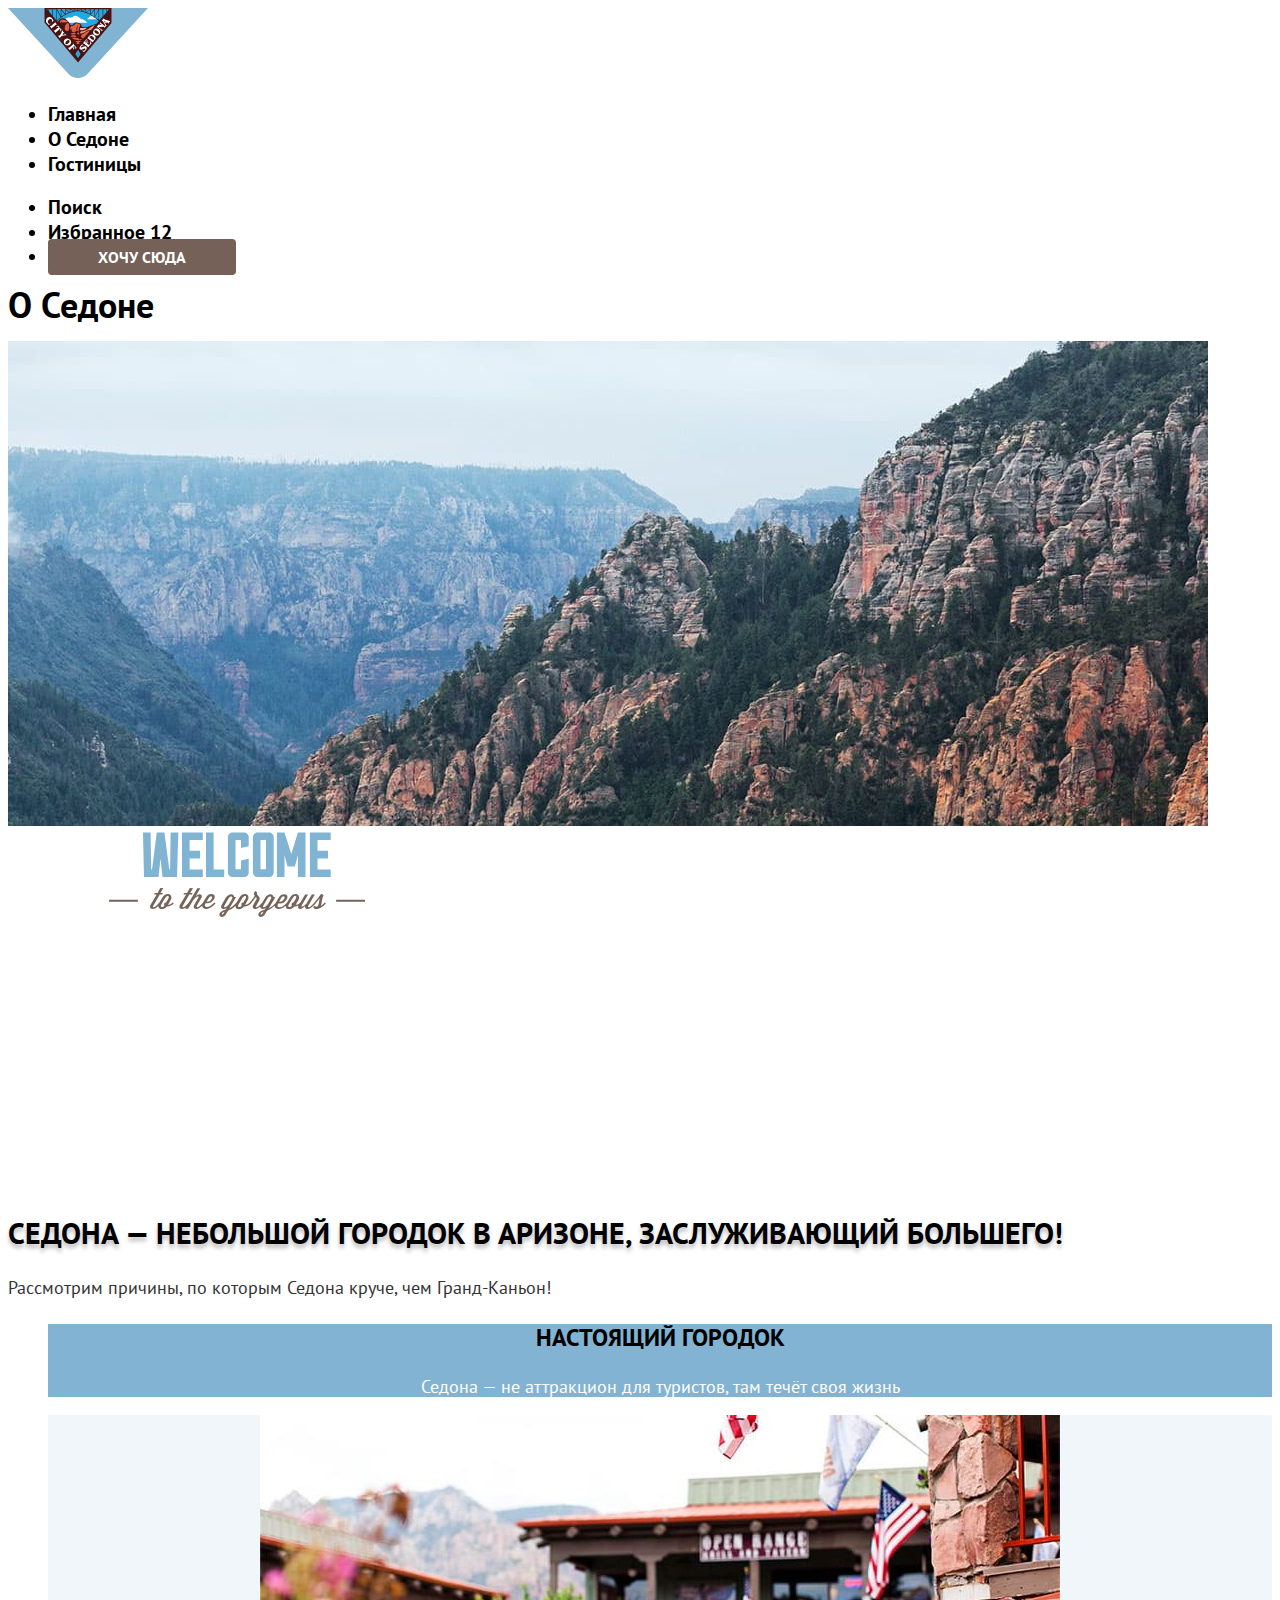
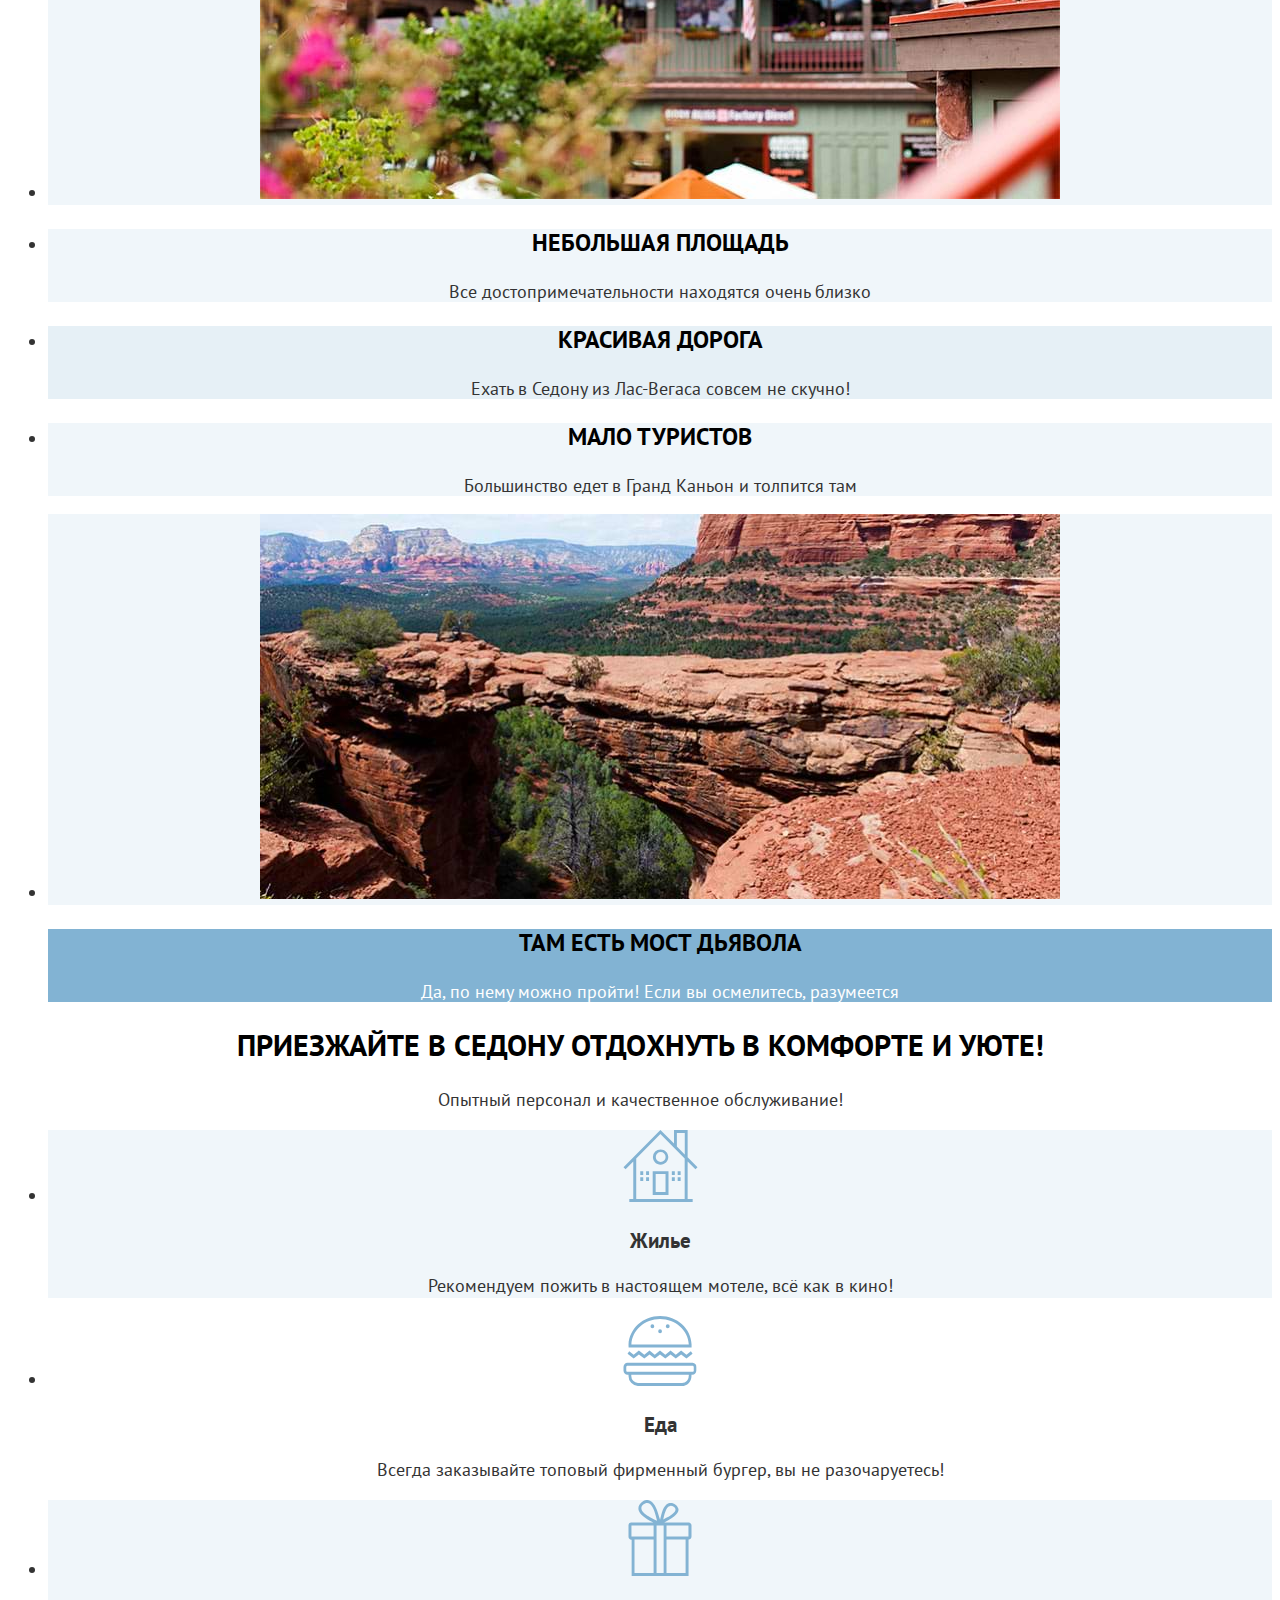
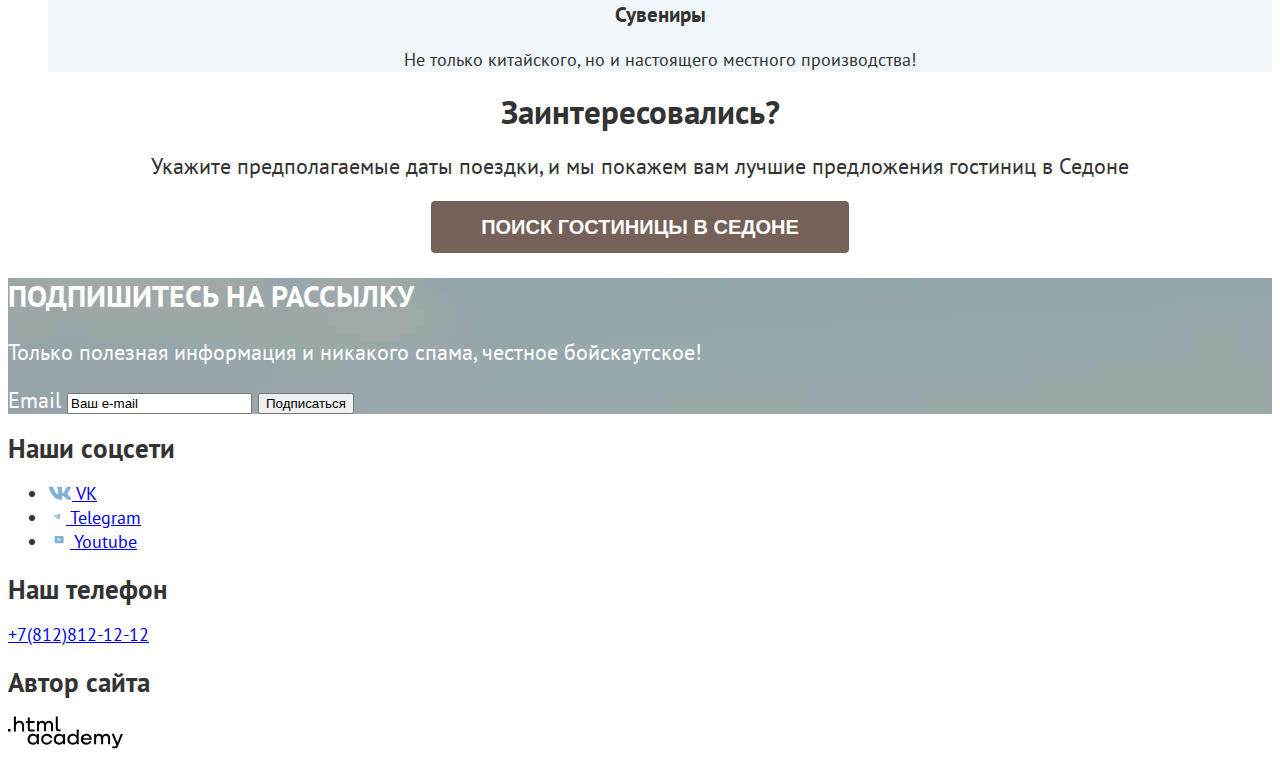
==== index.html @ 988cd223 "добавляет общий стиль для title добавляет стили к section newslatter" ====
<!DOCTYPE html>
<html lang="ru">
  <head>
    <meta charset="utf-8">
    <title>HTML Academy: Седона</title>
    <link rel="stylesheet" href="styles/styles.css">
  </head>
  <body>
    <header class="page-header">
      <a class="logo" href="index.html">
        <img class="page-header-logo" src="image/logo.svg" width="140px" height="70.05px" alt="логотип Седона">
      </a>
      <nav class="navigation">
            <ul class="navigation-list">
                <li class="navigation-item">
                    <a class="navigation-link navigation-link-current" href="index.html">Главная</a>
                </li>
                <li class="navigation-item">
                    <a class="navigation-link" href="about.html">О Седоне</a>
                </li>
                <li class="navigation-item">
                    <a class="navigation-link" href="catalog.html">Гостиницы</a>
                </li>
            </ul>
            <ul class="navigation-user">
                <li class="navigation-user-item">
                    <a class="navigation-user-link navigation-user-link-search " href="#">
                        <span class="visually-hidden">Поиск</span>
                    </a>
                </li>
                <li class="navigation-user-item">
                    <a class="navigation-user-link navigation-user-link-favorite" href="#">
                        <span class="visually-hidden">Избранное</span>
                        <span class="notification-badge">12</span>
                    </a>
                </li>
                <!--кнопка "Хочу сюда"-->
                <li class="navigation-user-item">
                    <a class="navigation-user-link button-main navigation-user-link-button" href="#">Хочу сюда</a>
                </li>
            </ul>
        </nav>
    </header>
    <main class="main-index">
        <section class="intro">
            <h1 class="visually-hidden">О Седоне</h1>
            <img src="image/intro/intro-background.jpg" width="1200px" height="485px" alt="Горы">
            <img src="image/intro/welcome.svg" width="458px" height="352px" alt="Welcome to the georgeous Sedona, because the Grand Canyon sucks!">
          </section>
      <section class="advantages">
        <header class="advantages-header">
          <h2 class="title advantages-header-title">Седона — небольшой городок в Аризоне,
              заслуживающий большего!</h2>
          <p>Рассмотрим причины, по которым Седона круче, чем Гранд-Каньон!</p>
        </header>
              <ul class="advantages-list">
                  <li class="advantages-item">
                      <h3 class="advantages-title">Настоящий городок</h3>
                      <p class="advantages-description">Седона — не аттракцион для туристов, там течёт своя жизнь</p>
                  </li>
                  <li class="advantages-item">
                      <img class="advantages-image" src="image/Sedona-city.jpg" width="800px" height="384px" alt="Фотография улицы Седоны">
                  </li>
                  <li class="advantages-item">
                    <h3 class="advantages-title">Небольшая площадь</h3>
                      <p class="advantages-description">Все достопримечательности находятся очень близко</p>
                  </li>
                  <li class="advantages-item">
                      <h3 class="advantages-title">Красивая дорога</h3>
                      <p class="advantages-description">Ехать в Седону из Лас-Вегаса совсем не скучно!</p>
                  </li>
                  <li class="advantages-item">
                      <h3 class="advantages-title">Мало туристов</h3>
                      <p class="advantages-description">Большинство едет в Гранд Каньон и толпится там</p>
                  </li>
                  <li class="advantages-item">
                      <img class="advantages-image" src="image/devil`s-bridge.jpg" width="800px" height="385px" alt="Мост дьявола">
                  </li>
                  <li class="advantages-item">
                      <h3 class="advantages-title">Там есть мост дьявола</h3>
                      <p class="advantages-description">Да, по нему можно пройти! Если вы осмелитесь, разумеется</p>
                  </li>
              </ul>
        </section>
        <section class="facilities">
          <header class="facilities-header">
            <h2 class="title facilities-header-title">Приезжайте в Седону отдохнуть в комфорте и уюте!</h2>
            <p>Опытный персонал и качественное обслуживание!</p>
          </header>
            <ul class="facilities-list">
                <li class="facilities-item">
                    <img class="facilities-image" src="image/facilities/housing.svg" width="75px" height="72px" alt="жилье">
                    <h3 class="facilities-title">Жилье</h3>
                    <p class="facilities-description">Рекомендуем пожить в настоящем мотеле,
                            всё как в кино!</p>
                </li>
                <li class="facilities-item">
                    <img class="facilities-image" src="image/facilities/food.svg" width="74px" height="70px" alt="еда">
                    <h3 class="facilities-title">Еда</h3>
                    <p class="facilities-description">Всегда заказывайте
                            топовый фирменный бургер, вы не разочаруетесь!</p>
                </li>
                <li class="facilities-item">
                    <img class="facilities-image" src="image/facilities/souvenirs.svg" width="64px" height="76px" alt="еда">
                    <h3 class="facilities-title">Сувениры</h3>
                    <p class="facilities-description">Не только китайского,
                        но и настоящего местного производства!</p>
                </li>
            </ul>
        </section>
        <section class="search">
          <header class="search-header">
            <h2 class="search-header-title">Заинтересовались?</h2>
            <p class="search-header-notation">Укажите предполагаемые даты поездки, и мы покажем вам лучшие предложения гостиниц в Седоне</p>
          </header>
            <!--ссылка с заглушкой-->
            <button class="button-main button-main-search" type="button">ПОИСК ГОСТИНИЦЫ В седоне</button>
        </section>
        <section class="newslatter">
            <h2 class="title newslatter-title">Подпишитесь на рассылку</h2>
            <p class="newslatter-notation">Только полезная информация и никакого спама, честное бойскаутское!</p>
            <form class="newslatter-form" action="https://echo.htmlacademy.ru/" method="post">
                <label for="newslatter-email" class="visually-hidden">Email</label>
                <input type="email" name="e-mail" value="Ваш e-mail" placeholder="email@example.com" id="newslatter-email">
                <input type="submit" value="Подписаться">
            </form>
        </section>
    </main>
    <footer class="main-footer">
        <section class="footer-social">
            <h2 class="visually-hidden">Наши соцсети</h2>
            <ul class="footer-social-list">
                <li class="footer-social-item">
                    <a class="button" href="https://vk.com/htmlacademy">
                      <img src="image/footer/social/social-vk.svg" width="24px" height="14px" alt="мы во вконтакте">
                      <span class="visually-hidden">VK</span>
                    </a>
                </li>
                <li class="footer-social-item">
                    <a class="button" href="https://t.me/htmlacademy ">
                      <img src="image/footer/social/social-telegram.svg" width="18px" height="15.1px" alt="мы в телеграм">
                      <span class="visually-hidden">Telegram</span>
                    </a>
                </li>
                <li class="footer-social-item">
                    <a class="button" href="https://www.youtube.com/user/htmlacademyru">
                      <img src="image/footer/social/social-youtube.svg" width="22px" height="17px" alt="мы на ютуб">
                      <span class="visually-hidden">Youtube</span>
                    </a>
                </li>
            </ul>
        </section>
        <section class="footer-phone">
            <h2 class="visually-hidden">Наш телефон</h2>
            <a class="footer-phone-number" href="tel:+78128121212">+7(812)812-12-12</a>
        </section>
        <section class="footer-author">
            <h2 class="visually-hidden">Автор сайта</h2>
            <a class="fooret-author-logo" href="https://htmlacademy.ru/">
                <img class="page-footer-autor-logo" src="image/footer/HTML-Academy-logo.svg" width="114.9px" height="32.9px" alt="html.academy">
            </a>
        </section>
    </footer>
</body>
</html>
---- styles/styles.css ----
@font-face {
  font-family: "PT sans";
  font-style: normal;
  font-weight: 400;
  src: url("../fonts/ptsans-400.woff2") format("woff2");
  font-display: swap;
}

@font-face {
  font-family: "PT sans";
  font-style: normal;
  font-weight: 700;
  src: url("../fonts/ptsans-700.woff2") format("woff2");
  font-display: swap;
}

body {
  font-family: "PT sans", sans-serif;
  font-size: 18px;
  line-height: 24px;
  color: #333333;
  background-color: #ffffff;
}

.page-header {
  color: #000000;
  background: #ffffff;
}

.navigation-link, .navigation-user-link {
  font-family: "PT sans", sans-serif;
  font-size: 20px;
  line-height: 24px;
  font-weight: 700;
  color: inherit;
  text-decoration: none;
  text-transform: capitalize;
  text-align: center;
}

.button-main {
  font-size: 16px;
  line-height: 20px;
  font-weight: 700;
  color: #ffffff;
  padding: 8px 50px;
  background: #756157;
  border: #ffffff 0px;
  border-radius: 4px;
  text-transform: uppercase;
}

.main-index {
color: #000000;
background-color: #ffffff;
}

.title {
  font-family: 'PT Sans' sans-serif;
  font-size: 30px;
  line-height: 36px;
  font-weight: 700;
  text-transform: uppercase;
  color: #000000;
  }

/*.intro {
  background-image: url("../image/intro/intro-background.jpg");
  background-size: 100% auto;
  background-repeat: no-repeat;
}*/

.advantages {
  color:#333333;
  background-color: #ffffff;
  font-family: "PT sans", sans-serif;
}

.advantages-header-title{
   text-shadow: 0px 4px 4px rgba(0, 0, 0, 0.25);
}

.advantages p:only-child {
line-height: 26px;
font-size: 22px;
font-weight: 400;
}

.advantages-list{
  text-align: center
}

.advantages-title {
  font-family: "PT sans", sans-serif;
  color:#000000;
  font-size: 24px;
  line-height: 28px;
  font-weight: 700;
  text-transform: uppercase;

}

.advantages-description{
  font-family: "PT sans", sans-serif;
  font-size: 18px;
  line-height: 21px;
  font-weight: 400;
}

.advantages li{
  background-color: rgba(131, 179, 211, 0.12);
}

.advantages-list li:first-child{
  background-color: #82B3D3;
  color: #ffffff;
}

.advantages-list li:last-child{
  background-color: #82B3D3;
  color:#ffffff;
}

.advantages-list li:nth-child(4){
  background-color:rgba(131, 179, 211, 0.2);
}

.facilities {
  color: #333333;
  background-color: #ffffff;
  text-align: center;
}


.facilities-list li:not(li:nth-child(2)) {
  background: rgba(131, 179, 211, 0.12);
}

.search {
  text-align: center;
  font-size: 22px;
  line-height: 26px;
  font-weight: 400;
  color: #333333;
}

.button-main-search {
  font-size: 20px;
  line-height: 36px;
}

.newslatter {
  color:#ffffff;
  font-size: 22px;
  line-height: 26px;
  font-weight: 400;
  background: url("/image/newslatter-background.jpg") no-repeat;
}

.newslatter-title {
  color:#ffffff;
}
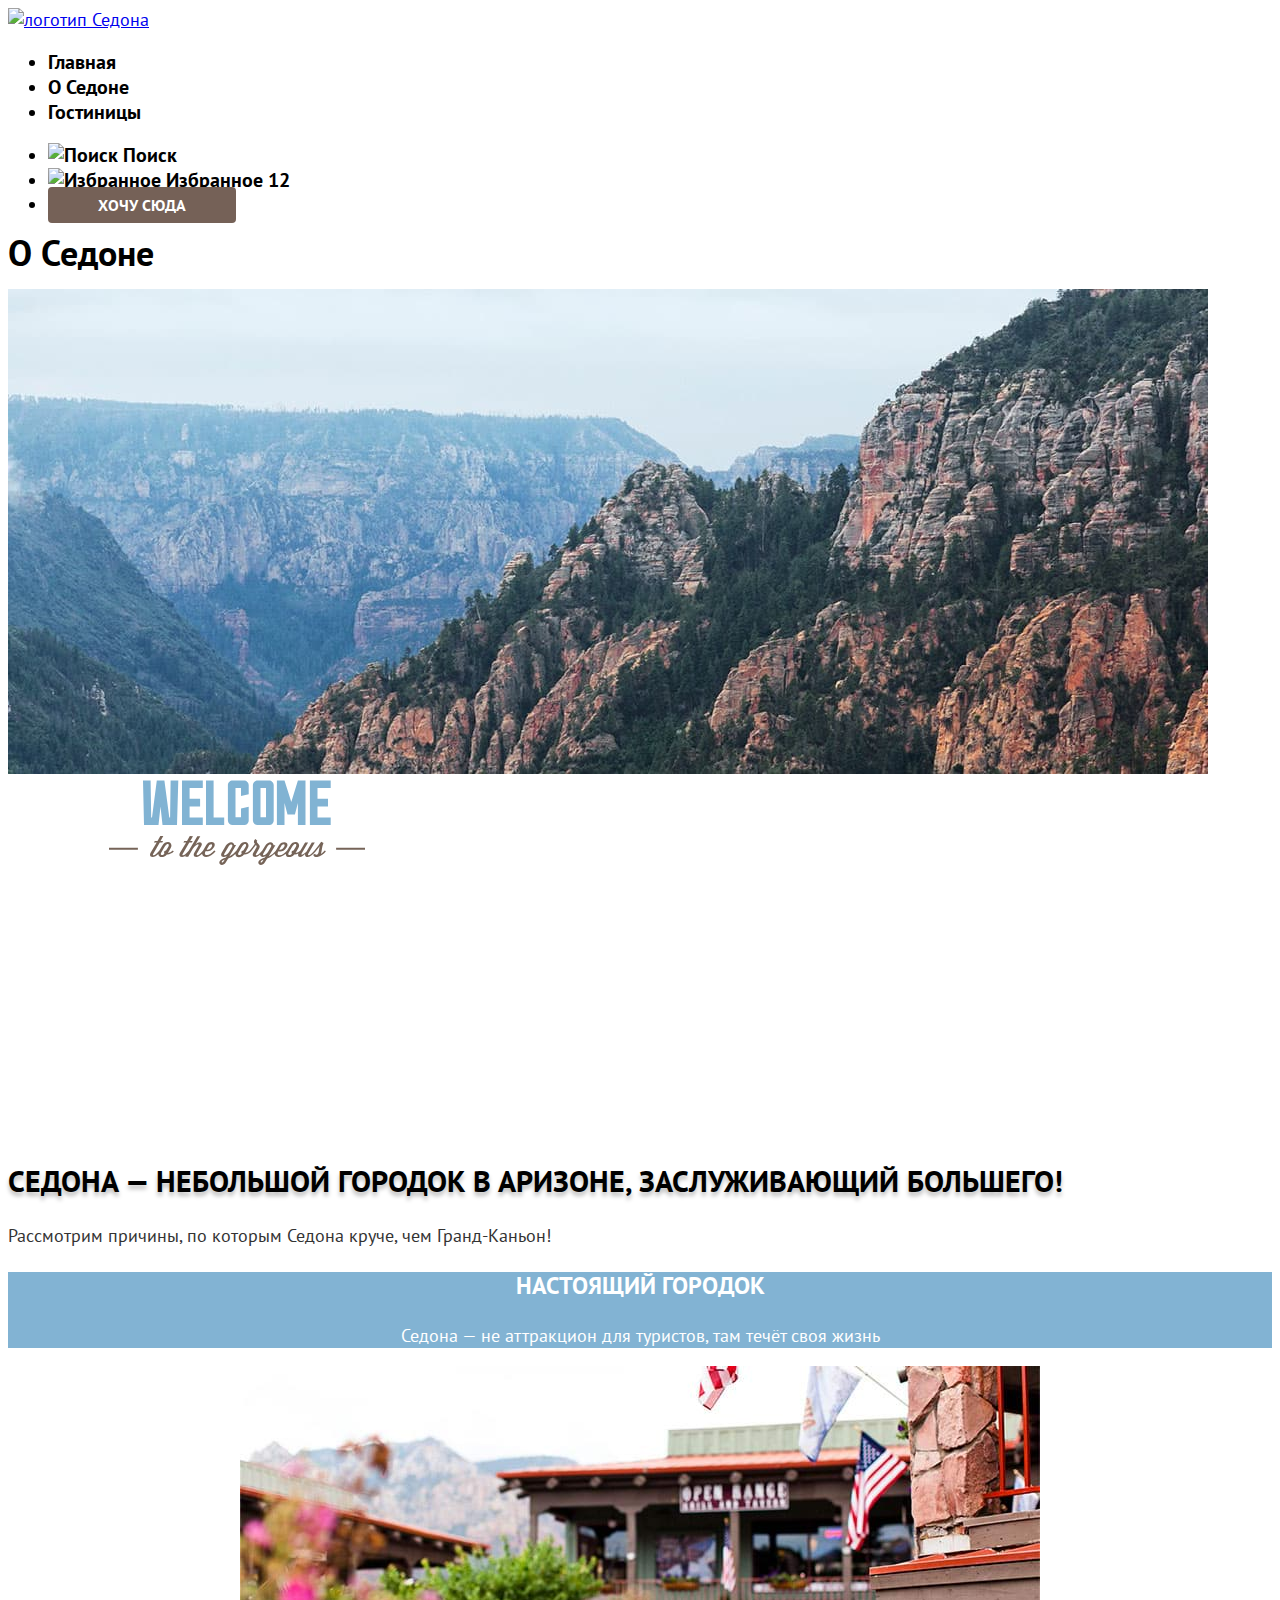
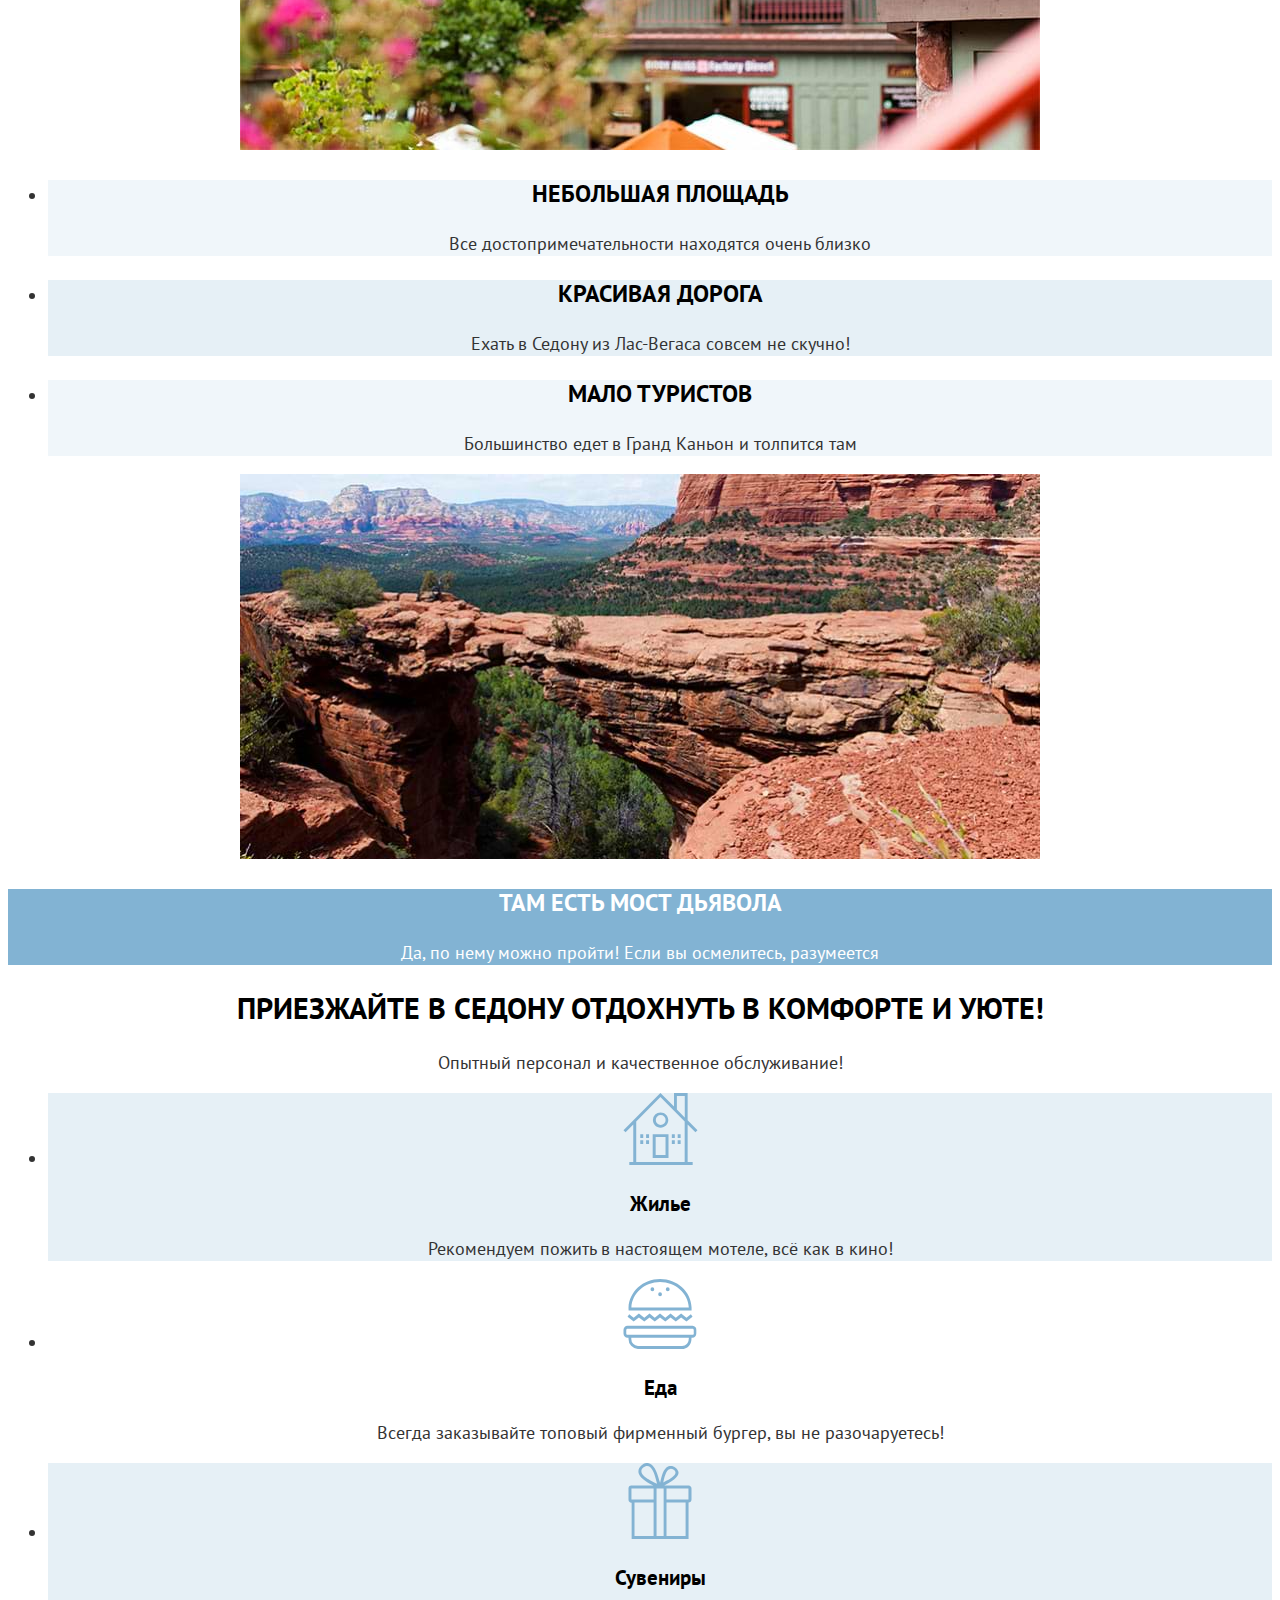
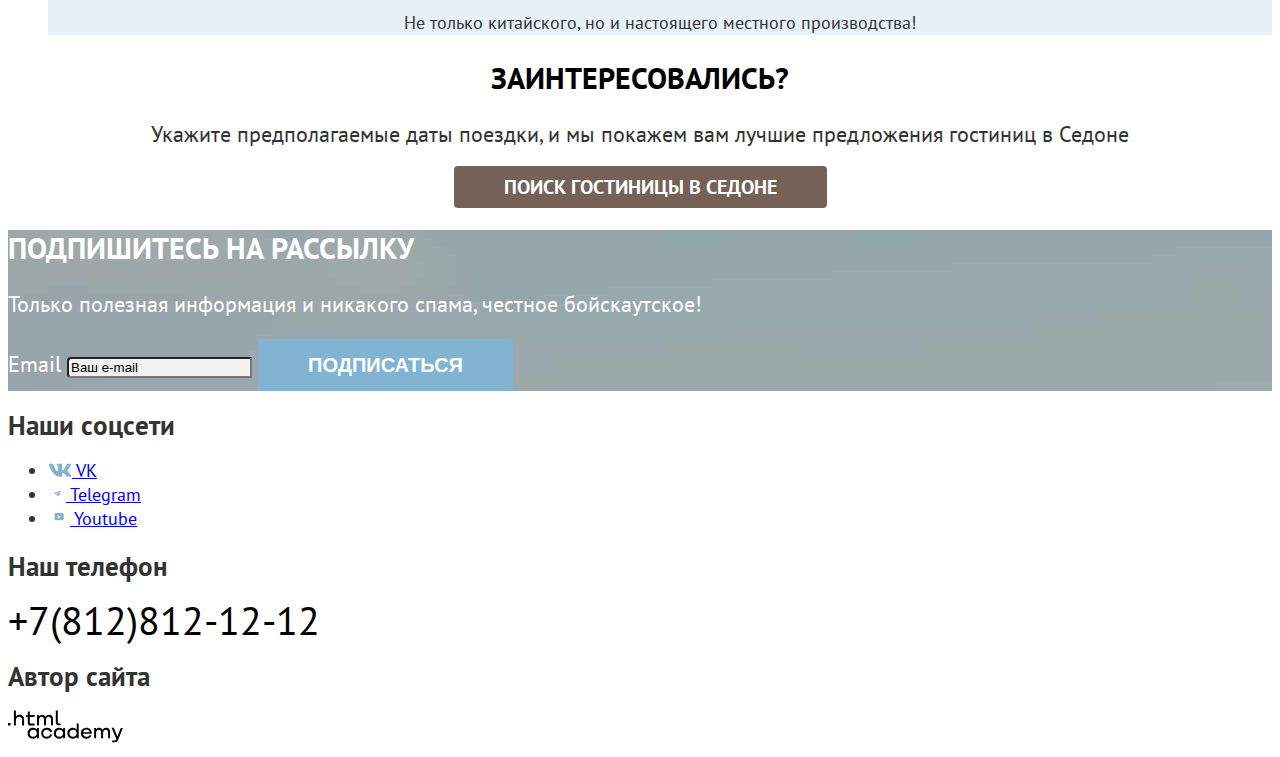
==== commit 269a85a6: "исправляет замечания" ====
--- a/index.html
+++ b/index.html
@@ -5,10 +5,10 @@
     <title>HTML Academy: Седона</title>
     <link rel="stylesheet" href="styles/styles.css">
   </head>
-  <body>
+  <body class="body">
     <header class="page-header">
       <a class="logo" href="index.html">
-        <img class="page-header-logo" src="image/logo.svg" width="140px" height="70.05px" alt="логотип Седона">
+        <img class="page-header-logo" src="image/header/logo.svg" width="140px" height="70.05px" alt="логотип Седона">
       </a>
       <nav class="navigation">
             <ul class="navigation-list">
@@ -24,105 +24,113 @@
             </ul>
             <ul class="navigation-user">
                 <li class="navigation-user-item">
-                    <a class="navigation-user-link navigation-user-link-search " href="#">
+                    <a class="navigation-link navigation-user-link navigation-user-link-search " href="#">
+                      <img class="navigation-user-link-search-icon" src="image/header/search.svg" width="18px" height="18px" alt="Поиск">
                         <span class="visually-hidden">Поиск</span>
                     </a>
                 </li>
                 <li class="navigation-user-item">
-                    <a class="navigation-user-link navigation-user-link-favorite" href="#">
+                    <a class="navigation-link navigation-user-link navigation-user-link-favorite" href="#">
+                      <img class="navigation-user-link-favorite-icon" src="image/header/favorite.svg" width="18px" height="17px" alt="Избранное">
                         <span class="visually-hidden">Избранное</span>
                         <span class="notification-badge">12</span>
                     </a>
                 </li>
                 <!--кнопка "Хочу сюда"-->
                 <li class="navigation-user-item">
-                    <a class="navigation-user-link button-main navigation-user-link-button" href="#">Хочу сюда</a>
+                    <a class="navigation-link navigation-user-link button-main navigation-user-link-button" href="#">Хочу сюда</a>
                 </li>
             </ul>
-        </nav>
+      </nav>
     </header>
     <main class="main-index">
         <section class="intro">
             <h1 class="visually-hidden">О Седоне</h1>
-            <img src="image/intro/intro-background.jpg" width="1200px" height="485px" alt="Горы">
-            <img src="image/intro/welcome.svg" width="458px" height="352px" alt="Welcome to the georgeous Sedona, because the Grand Canyon sucks!">
-          </section>
+            <div class="intro-background-image">
+              <img src="image/intro/intro-background.jpg" width="1200px" height="485px" alt="Горы">
+            </div>
+            <div class="intro-text">
+              <img src="image/intro/welcome.svg" width="458px" height="352px" alt="Welcome to the georgeous Sedona, because the Grand Canyon sucks!">
+            </div>
+            </section>
       <section class="advantages">
         <header class="advantages-header">
           <h2 class="title advantages-header-title">Седона — небольшой городок в Аризоне,
               заслуживающий большего!</h2>
           <p>Рассмотрим причины, по которым Седона круче, чем Гранд-Каньон!</p>
-        </header>
+          </header>
+              <article class="advantages-list">
+                  <div class="advantages-item blue-theme">
+                      <h3 class="advantages-title blue-theme-title">Настоящий городок</h3>
+                      <p class="advantages-description">Седона — не аттракцион для туристов, там течёт своя жизнь</p>
+                  </div>
+                  <div class="advantages-item advantages-item-image">
+                      <img class="advantages-image" src="image/Sedona-city.jpg" width="800px" height="384px" alt="Фотография улицы Седоны">
+                  </div>
+              </article>
               <ul class="advantages-list">
-                  <li class="advantages-item">
-                      <h3 class="advantages-title">Настоящий городок</h3>
-                      <p class="advantages-description">Седона — не аттракцион для туристов, там течёт своя жизнь</p>
-                  </li>
-                  <li class="advantages-item">
-                      <img class="advantages-image" src="image/Sedona-city.jpg" width="800px" height="384px" alt="Фотография улицы Седоны">
-                  </li>
-                  <li class="advantages-item">
+                  <li class="advantages-item light-theme">
                     <h3 class="advantages-title">Небольшая площадь</h3>
                       <p class="advantages-description">Все достопримечательности находятся очень близко</p>
                   </li>
-                  <li class="advantages-item">
+                  <li class="advantages-item light-blue-theme">
                       <h3 class="advantages-title">Красивая дорога</h3>
                       <p class="advantages-description">Ехать в Седону из Лас-Вегаса совсем не скучно!</p>
                   </li>
-                  <li class="advantages-item">
+                  <li class="advantages-item light-theme">
                       <h3 class="advantages-title">Мало туристов</h3>
                       <p class="advantages-description">Большинство едет в Гранд Каньон и толпится там</p>
                   </li>
-                  <li class="advantages-item">
+              </ul>
+              <article class="advantages-list">
+                  <div class="advantages-item advantages-item-image">
                       <img class="advantages-image" src="image/devil`s-bridge.jpg" width="800px" height="385px" alt="Мост дьявола">
-                  </li>
-                  <li class="advantages-item">
-                      <h3 class="advantages-title">Там есть мост дьявола</h3>
+                  </div>
+                  <div class="advantages-item blue-theme">
+                      <h3 class="advantages-title blue-theme-title">Там есть мост дьявола</h3>
                       <p class="advantages-description">Да, по нему можно пройти! Если вы осмелитесь, разумеется</p>
-                  </li>
-              </ul>
+                  </div>
+              </article>
         </section>
         <section class="facilities">
-          <header class="facilities-header">
+          <article class="facilities-header">
             <h2 class="title facilities-header-title">Приезжайте в Седону отдохнуть в комфорте и уюте!</h2>
             <p>Опытный персонал и качественное обслуживание!</p>
-          </header>
-            <ul class="facilities-list">
-                <li class="facilities-item">
-                    <img class="facilities-image" src="image/facilities/housing.svg" width="75px" height="72px" alt="жилье">
-                    <h3 class="facilities-title">Жилье</h3>
-                    <p class="facilities-description">Рекомендуем пожить в настоящем мотеле,
+          </article>
+          <ul class="facilities-list">
+              <li class="facilities-item light-blue-theme">
+                  <img class="facilities-image" src="image/facilities/housing.svg" width="75px" height="72px" alt="жилье">
+                  <h3 class="facilities-title">Жилье</h3>
+                  <p class="facilities-description">Рекомендуем пожить в настоящем мотеле,
                             всё как в кино!</p>
-                </li>
-                <li class="facilities-item">
-                    <img class="facilities-image" src="image/facilities/food.svg" width="74px" height="70px" alt="еда">
-                    <h3 class="facilities-title">Еда</h3>
-                    <p class="facilities-description">Всегда заказывайте
+              </li>
+              <li class="facilities-item">
+                  <img class="facilities-image" src="image/facilities/food.svg" width="74px" height="70px" alt="еда">
+                  <h3 class="facilities-title">Еда</h3>
+                  <p class="facilities-description">Всегда заказывайте
                             топовый фирменный бургер, вы не разочаруетесь!</p>
-                </li>
-                <li class="facilities-item">
-                    <img class="facilities-image" src="image/facilities/souvenirs.svg" width="64px" height="76px" alt="еда">
-                    <h3 class="facilities-title">Сувениры</h3>
-                    <p class="facilities-description">Не только китайского,
+              </li>
+              <li class="facilities-item light-blue-theme">
+                  <img class="facilities-image" src="image/facilities/souvenirs.svg" width="64px" height="76px" alt="еда">
+                  <h3 class="facilities-title">Сувениры</h3>
+                  <p class="facilities-description">Не только китайского,
                         но и настоящего местного производства!</p>
-                </li>
+              </li>
             </ul>
         </section>
         <section class="search">
-          <header class="search-header">
-            <h2 class="search-header-title">Заинтересовались?</h2>
+            <h2 class="search-header-title title">Заинтересовались?</h2>
             <p class="search-header-notation">Укажите предполагаемые даты поездки, и мы покажем вам лучшие предложения гостиниц в Седоне</p>
-          </header>
             <!--ссылка с заглушкой-->
-            <button class="button-main button-main-search" type="button">ПОИСК ГОСТИНИЦЫ В седоне</button>
+            <a class="button-main button-main-search" href="#">ПОИСК ГОСТИНИЦЫ В седоне</a>
         </section>
         <section class="newslatter">
             <h2 class="title newslatter-title">Подпишитесь на рассылку</h2>
             <p class="newslatter-notation">Только полезная информация и никакого спама, честное бойскаутское!</p>
             <form class="newslatter-form" action="https://echo.htmlacademy.ru/" method="post">
                 <label for="newslatter-email" class="visually-hidden">Email</label>
-                <input type="email" name="e-mail" value="Ваш e-mail" placeholder="email@example.com" id="newslatter-email">
-                <input type="submit" value="Подписаться">
+                <input class="newslatter-form-email" type="email" name="e-mail" value="Ваш e-mail" placeholder="email@example.com" id="newslatter-email">
+                <input class="button-main newslatter-button" type="submit" value="Подписаться">
             </form>
         </section>
     </main>
--- a/styles/styles.css
+++ b/styles/styles.css
@@ -14,7 +14,7 @@
   font-display: swap;
 }
 
-body {
+.body {
   font-family: "PT sans", sans-serif;
   font-size: 18px;
   line-height: 24px;
@@ -24,10 +24,10 @@
 
 .page-header {
   color: #000000;
-  background: #ffffff;
+  background-color: #ffffff;
 }
 
-.navigation-link, .navigation-user-link {
+.navigation-link {
   font-family: "PT sans", sans-serif;
   font-size: 20px;
   line-height: 24px;
@@ -44,15 +44,16 @@
   font-weight: 700;
   color: #ffffff;
   padding: 8px 50px;
-  background: #756157;
-  border: #ffffff 0px;
+  background-color: #756157;
+  border: none;
   border-radius: 4px;
   text-transform: uppercase;
+  text-decoration: none;
 }
 
 .main-index {
-color: #000000;
-background-color: #ffffff;
+  color: #000000;
+  background-color: #ffffff;
 }
 
 .title {
@@ -63,12 +64,6 @@
   text-transform: uppercase;
   color: #000000;
   }
-
-/*.intro {
-  background-image: url("../image/intro/intro-background.jpg");
-  background-size: 100% auto;
-  background-repeat: no-repeat;
-}*/
 
 .advantages {
   color:#333333;
@@ -100,29 +95,21 @@
 
 }
 
-.advantages-description{
-  font-family: "PT sans", sans-serif;
-  font-size: 18px;
-  line-height: 21px;
-  font-weight: 400;
+.blue-theme{
+  color:#ffffff;
+  background-color: #82B3D3;
 }
 
-.advantages li{
+.blue-theme-title {
+  color:#ffffff;
+}
+
+.light-theme{
   background-color: rgba(131, 179, 211, 0.12);
 }
 
-.advantages-list li:first-child{
-  background-color: #82B3D3;
-  color: #ffffff;
-}
-
-.advantages-list li:last-child{
-  background-color: #82B3D3;
-  color:#ffffff;
-}
-
-.advantages-list li:nth-child(4){
-  background-color:rgba(131, 179, 211, 0.2);
+.light-blue-theme{
+  background-color: rgba(131, 179, 211, 0.2);
 }
 
 .facilities {
@@ -131,10 +118,10 @@
   text-align: center;
 }
 
+.facilities-title {
+  color:#000000;
+}
 
-.facilities-list li:not(li:nth-child(2)) {
-  background: rgba(131, 179, 211, 0.12);
-}
 
 .search {
   text-align: center;
@@ -154,9 +141,34 @@
   font-size: 22px;
   line-height: 26px;
   font-weight: 400;
-  background: url("/image/newslatter-background.jpg") no-repeat;
+  background: url("../image/newslatter-background.jpg") no-repeat;
 }
 
 .newslatter-title {
   color:#ffffff;
 }
+
+.newslatter-form {
+  font-family: "PT sans" sans-serif;
+}
+
+.newslatter-form-email {
+  background-color: #F2F2F2;
+  border-radius: 4px 0px 0px 4px;
+}
+
+.newslatter-button {
+  font-size: 20px;
+  line-height: 36px;
+  background-color: #82B3D3;
+  border-radius: 0px 4px 4px 0px;
+}
+
+.footer-phone-number {
+  color: #000000;
+  font-weight: 400;
+  font-size: 40px;
+  line-height: 40px;
+  text-transform: uppercase;
+  text-decoration: none;
+}
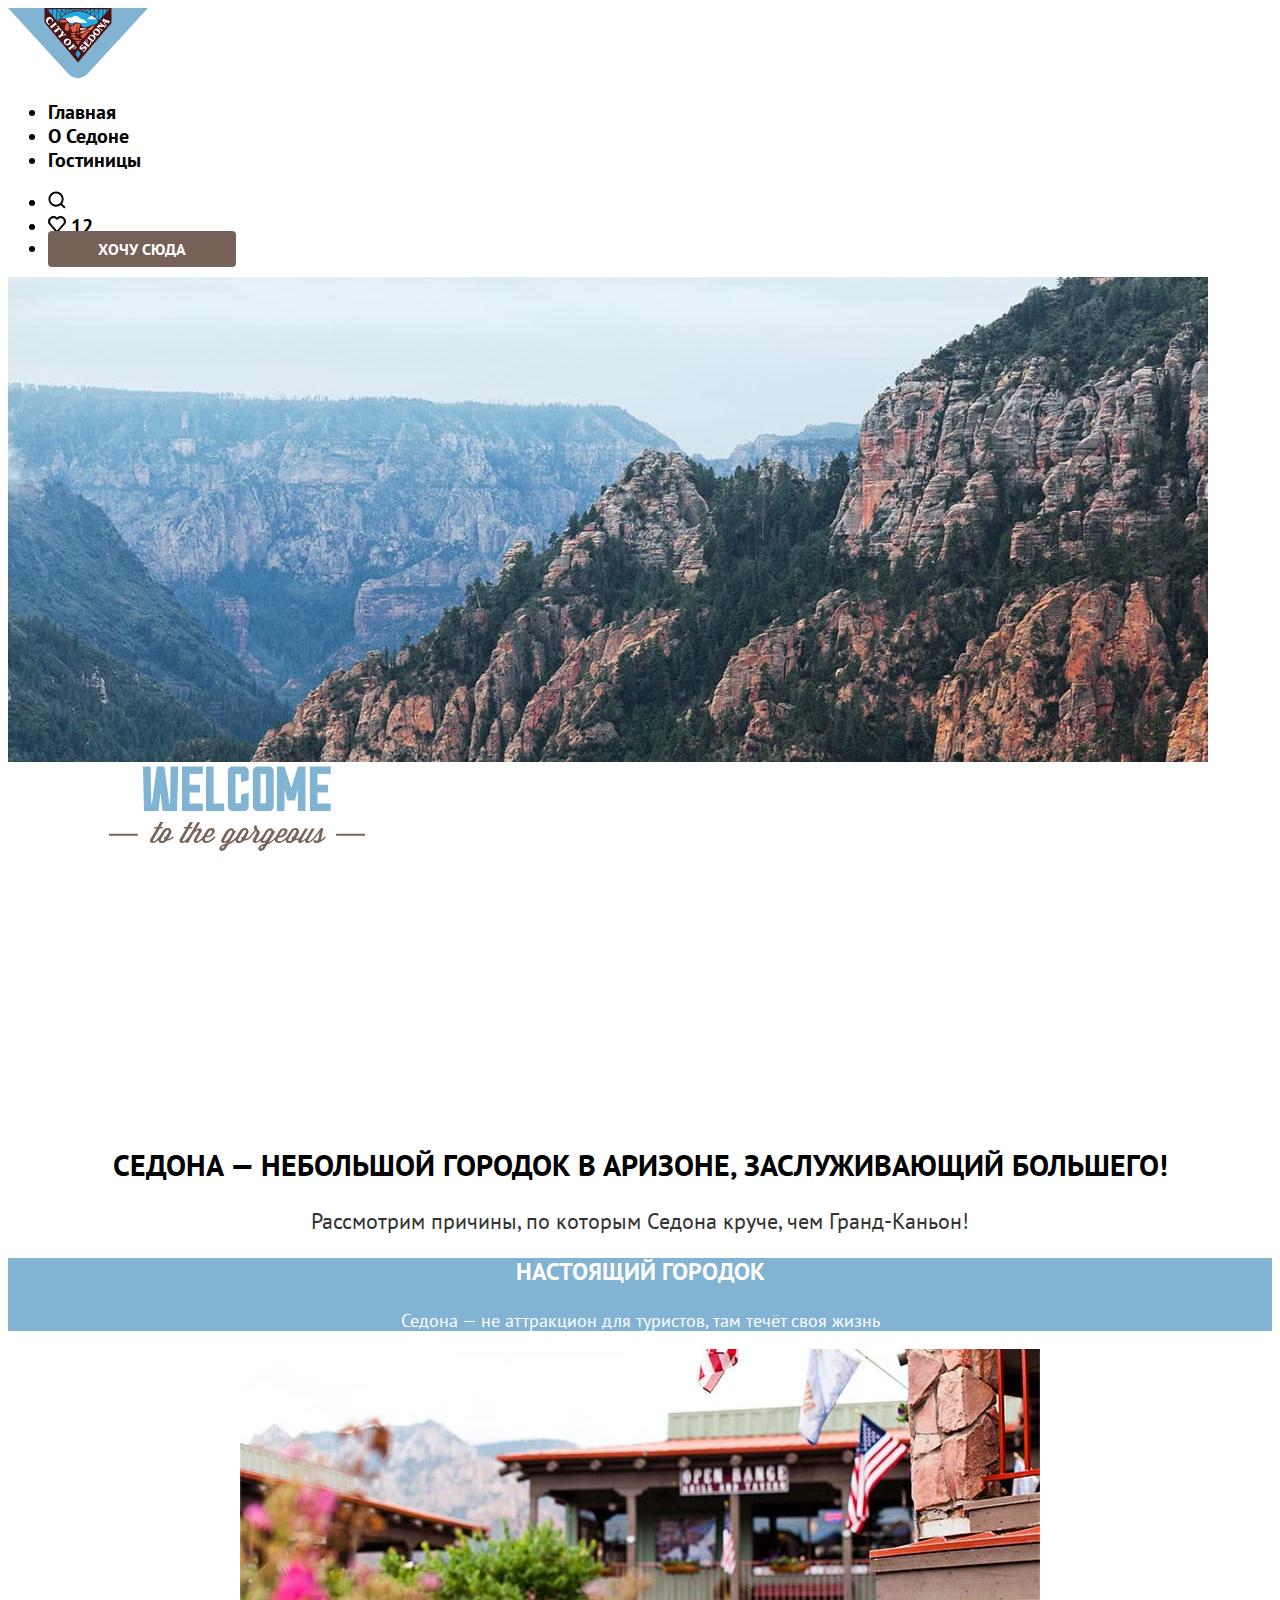
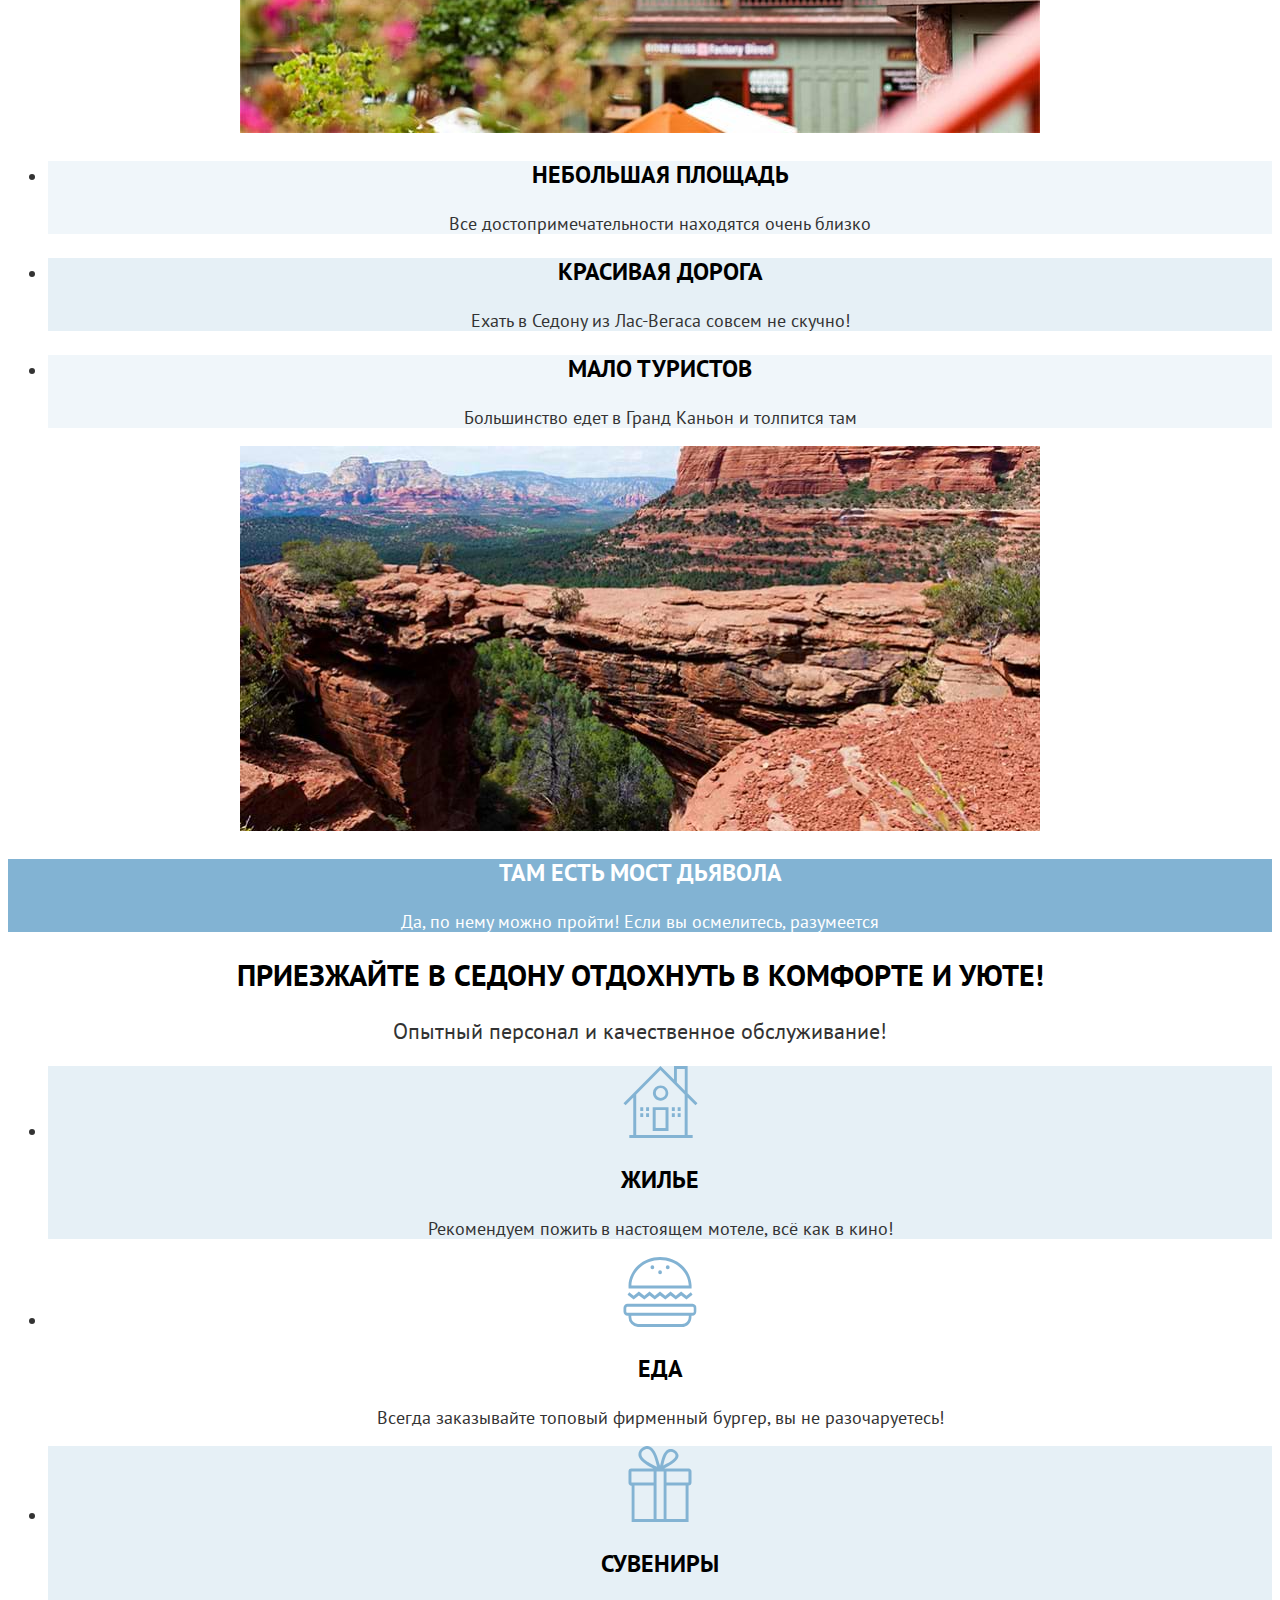
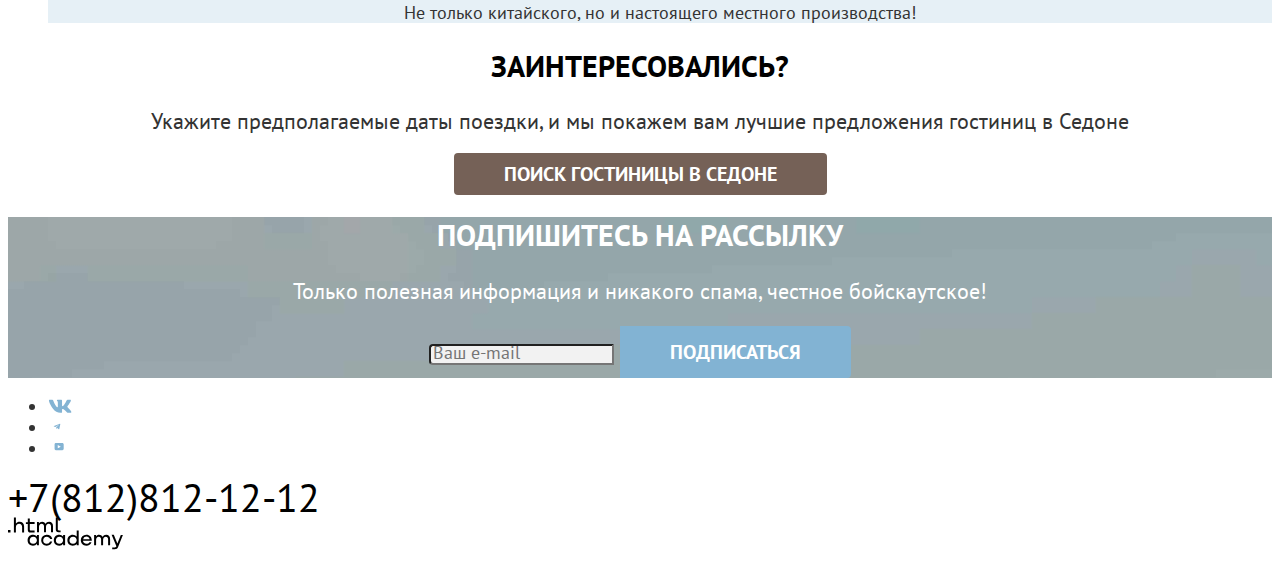
==== commit 1e1802ee: "Merge pull request #4 from Yarilkins/master" ====
--- a/index.html
+++ b/index.html
@@ -52,87 +52,86 @@
             <div class="intro-text">
               <img src="image/intro/welcome.svg" width="458px" height="352px" alt="Welcome to the georgeous Sedona, because the Grand Canyon sucks!">
             </div>
-            </section>
-      <section class="advantages">
-        <header class="advantages-header">
-          <h2 class="title advantages-header-title">Седона — небольшой городок в Аризоне,
+        </section>
+        <section class="advantages">
+          <header class="advantages-header">
+            <h2 class="title advantages-header-title">Седона — небольшой городок в Аризоне,
               заслуживающий большего!</h2>
-          <p>Рассмотрим причины, по которым Седона круче, чем Гранд-Каньон!</p>
+            <p>Рассмотрим причины, по которым Седона круче, чем Гранд-Каньон!</p>
           </header>
-              <article class="advantages-list">
-                  <div class="advantages-item blue-theme">
-                      <h3 class="advantages-title blue-theme-title">Настоящий городок</h3>
-                      <p class="advantages-description">Седона — не аттракцион для туристов, там течёт своя жизнь</p>
-                  </div>
-                  <div class="advantages-item advantages-item-image">
-                      <img class="advantages-image" src="image/Sedona-city.jpg" width="800px" height="384px" alt="Фотография улицы Седоны">
-                  </div>
-              </article>
-              <ul class="advantages-list">
-                  <li class="advantages-item light-theme">
-                    <h3 class="advantages-title">Небольшая площадь</h3>
-                      <p class="advantages-description">Все достопримечательности находятся очень близко</p>
-                  </li>
-                  <li class="advantages-item light-blue-theme">
-                      <h3 class="advantages-title">Красивая дорога</h3>
-                      <p class="advantages-description">Ехать в Седону из Лас-Вегаса совсем не скучно!</p>
-                  </li>
-                  <li class="advantages-item light-theme">
-                      <h3 class="advantages-title">Мало туристов</h3>
-                      <p class="advantages-description">Большинство едет в Гранд Каньон и толпится там</p>
-                  </li>
-              </ul>
-              <article class="advantages-list">
-                  <div class="advantages-item advantages-item-image">
-                      <img class="advantages-image" src="image/devil`s-bridge.jpg" width="800px" height="385px" alt="Мост дьявола">
-                  </div>
-                  <div class="advantages-item blue-theme">
-                      <h3 class="advantages-title blue-theme-title">Там есть мост дьявола</h3>
-                      <p class="advantages-description">Да, по нему можно пройти! Если вы осмелитесь, разумеется</p>
-                  </div>
-              </article>
-        </section>
-        <section class="facilities">
-          <article class="facilities-header">
-            <h2 class="title facilities-header-title">Приезжайте в Седону отдохнуть в комфорте и уюте!</h2>
+          <article class="advantages-article">
+            <div class="advantages-item blue-theme">
+                <h3 class="advantages-title blue-theme-title">Настоящий городок</h3>
+                <p class="advantages-description">Седона — не аттракцион для туристов, там течёт своя жизнь</p>
+            </div>
+            <div class="advantages-item advantages-item-image">
+                <img class="advantages-image" src="image/Sedona-city.jpg" width="800px" height="384px" alt="Фотография улицы Седоны">
+            </div>
+          </article>
+          <ul class="advantages-list">
+              <li class="advantages-item light-theme">
+                  <h3 class="advantages-title">Небольшая площадь</h3>
+                  <p class="advantages-description">Все достопримечательности находятся очень близко</p>
+              </li>
+              <li class="advantages-item light-blue-theme">
+                  <h3 class="advantages-title">Красивая дорога</h3>
+                  <p class="advantages-description">Ехать в Седону из Лас-Вегаса совсем не скучно!</p>
+              </li>
+              <li class="advantages-item light-theme">
+                  <h3 class="advantages-title">Мало туристов</h3>
+                  <p class="advantages-description">Большинство едет в Гранд Каньон и толпится там</p>
+              </li>
+          </ul>
+          <article class="advantages-list">
+              <div class="advantages-item advantages-item-image">
+                  <img class="advantages-image" src="image/devil`s-bridge.jpg" width="800px" height="385px" alt="Мост дьявола">
+              </div>
+              <div class="advantages-item blue-theme">
+                  <h3 class="advantages-title blue-theme-title">Там есть мост дьявола</h3>
+                  <p class="advantages-description">Да, по нему можно пройти! Если вы осмелитесь, разумеется</p>
+              </div>
+          </article>
+          <article class="advantages-decription">
+            <!--отредактированная секция, сверить с CSS -->
+            <h2 class="title">Приезжайте в Седону отдохнуть в комфорте и уюте!</h2>
             <p>Опытный персонал и качественное обслуживание!</p>
           </article>
-          <ul class="facilities-list">
-              <li class="facilities-item light-blue-theme">
-                  <img class="facilities-image" src="image/facilities/housing.svg" width="75px" height="72px" alt="жилье">
-                  <h3 class="facilities-title">Жилье</h3>
-                  <p class="facilities-description">Рекомендуем пожить в настоящем мотеле,
+          <ul class="advantages-list">
+              <li class="advantages-item light-blue-theme">
+                  <img class="advantages-image" src="image/advantages/housing.svg" width="75px" height="72px" alt="жилье">
+                  <h3 class="advantages-title">Жилье</h3>
+                  <p class="advantages-description">Рекомендуем пожить в настоящем мотеле,
                             всё как в кино!</p>
               </li>
-              <li class="facilities-item">
-                  <img class="facilities-image" src="image/facilities/food.svg" width="74px" height="70px" alt="еда">
-                  <h3 class="facilities-title">Еда</h3>
-                  <p class="facilities-description">Всегда заказывайте
+              <li class="advantages-item">
+                  <img class="advantages-image" src="image/advantages/food.svg" width="74px" height="70px" alt="еда">
+                  <h3 class="advantages-title">Еда</h3>
+                  <p class="advantages-description">Всегда заказывайте
                             топовый фирменный бургер, вы не разочаруетесь!</p>
               </li>
-              <li class="facilities-item light-blue-theme">
-                  <img class="facilities-image" src="image/facilities/souvenirs.svg" width="64px" height="76px" alt="еда">
-                  <h3 class="facilities-title">Сувениры</h3>
-                  <p class="facilities-description">Не только китайского,
+              <li class="advantages-item light-blue-theme">
+                  <img class="advantages-image" src="image/advantages/souvenirs.svg" width="64px" height="76px" alt="еда">
+                  <h3 class="advantages-title">Сувениры</h3>
+                  <p class="advantages-description">Не только китайского,
                         но и настоящего местного производства!</p>
               </li>
-            </ul>
+          </ul>
         </section>
-        <section class="search">
-            <h2 class="search-header-title title">Заинтересовались?</h2>
-            <p class="search-header-notation">Укажите предполагаемые даты поездки, и мы покажем вам лучшие предложения гостиниц в Седоне</p>
-            <!--ссылка с заглушкой-->
-            <a class="button-main button-main-search" href="#">ПОИСК ГОСТИНИЦЫ В седоне</a>
-        </section>
-        <section class="newslatter">
-            <h2 class="title newslatter-title">Подпишитесь на рассылку</h2>
-            <p class="newslatter-notation">Только полезная информация и никакого спама, честное бойскаутское!</p>
-            <form class="newslatter-form" action="https://echo.htmlacademy.ru/" method="post">
-                <label for="newslatter-email" class="visually-hidden">Email</label>
-                <input class="newslatter-form-email" type="email" name="e-mail" value="Ваш e-mail" placeholder="email@example.com" id="newslatter-email">
-                <input class="button-main newslatter-button" type="submit" value="Подписаться">
+      <section class="search">
+          <h2 class="search-header-title title">Заинтересовались?</h2>
+          <p class="search-header-notation">Укажите предполагаемые даты поездки, и мы покажем вам лучшие предложения гостиниц в Седоне</p>
+          <!--ссылка с заглушкой-->
+          <a class="button-main button-main-search" href="#">ПОИСК ГОСТИНИЦЫ В седоне</a>
+      </section>
+      <section class="newslatter">
+          <h2 class="title newslatter-title">Подпишитесь на рассылку</h2>
+          <p class="newslatter-notation">Только полезная информация и никакого спама, честное бойскаутское!</p>
+          <form class="newslatter-form" action="https://echo.htmlacademy.ru/" method="post">
+              <label for="newslatter-email" class="visually-hidden">Email</label>
+              <input class="newslatter-form-email" type="email" name="email" placeholder="Ваш e-mail" id="newslatter-email">
+              <input class="button-main newslatter-button" type="submit" value="Подписаться">
             </form>
-        </section>
+      </section>
     </main>
     <footer class="main-footer">
         <section class="footer-social">
--- a/styles/styles.css
+++ b/styles/styles.css
@@ -14,10 +14,23 @@
   font-display: swap;
 }
 
+.visually-hidden {
+  position: absolute;
+  width: 1px;
+  height: 1px;
+  margin: -1px;
+  border: 0;
+  padding: 0;
+  white-space: nowrap;
+  clip-path: inset(100%);
+  clip: rect(0 0 0 0);
+  overflow: hidden;
+}
+
 .body {
   font-family: "PT sans", sans-serif;
   font-size: 18px;
-  line-height: 24px;
+  line-height: 21px;
   color: #333333;
   background-color: #ffffff;
 }
@@ -57,7 +70,7 @@
 }
 
 .title {
-  font-family: 'PT Sans' sans-serif;
+  font-family: "PT Sans", sans-serif;
   font-size: 30px;
   line-height: 36px;
   font-weight: 700;
@@ -69,20 +82,13 @@
   color:#333333;
   background-color: #ffffff;
   font-family: "PT sans", sans-serif;
+  text-align: center;
 }
 
-.advantages-header-title{
-   text-shadow: 0px 4px 4px rgba(0, 0, 0, 0.25);
-}
-
-.advantages p:only-child {
+.advantages-header  {
 line-height: 26px;
 font-size: 22px;
 font-weight: 400;
-}
-
-.advantages-list{
-  text-align: center
 }
 
 .advantages-title {
@@ -94,6 +100,12 @@
   text-transform: uppercase;
 
 }
+
+.advantages-decription {
+  line-height: 26px;
+  font-size: 22px;
+  font-weight: 400;
+  }
 
 .blue-theme{
   color:#ffffff;
@@ -112,16 +124,11 @@
   background-color: rgba(131, 179, 211, 0.2);
 }
 
-.facilities {
-  color: #333333;
+.decription {
+  color:#333333;
   background-color: #ffffff;
-  text-align: center;
+  font-family: "PT sans", sans-serif;
 }
-
-.facilities-title {
-  color:#000000;
-}
-
 
 .search {
   text-align: center;
@@ -137,7 +144,9 @@
 }
 
 .newslatter {
+  font-family: "PT sans", sans-serif;
   color:#ffffff;
+  text-align: center;
   font-size: 22px;
   line-height: 26px;
   font-weight: 400;
@@ -149,7 +158,7 @@
 }
 
 .newslatter-form {
-  font-family: "PT sans" sans-serif;
+  font-family: "PT sans", sans-serif;
 }
 
 .newslatter-form-email {
@@ -157,7 +166,15 @@
   border-radius: 4px 0px 0px 4px;
 }
 
+.newslatter-form-email::placeholder {
+  font-weight: 400;
+  font-size: 18px;
+  line-height: 24px;
+  font-family: "PT sans", sans-serif;
+}
+
 .newslatter-button {
+  font-family: "PT sans", sans-serif;
   font-size: 20px;
   line-height: 36px;
   background-color: #82B3D3;
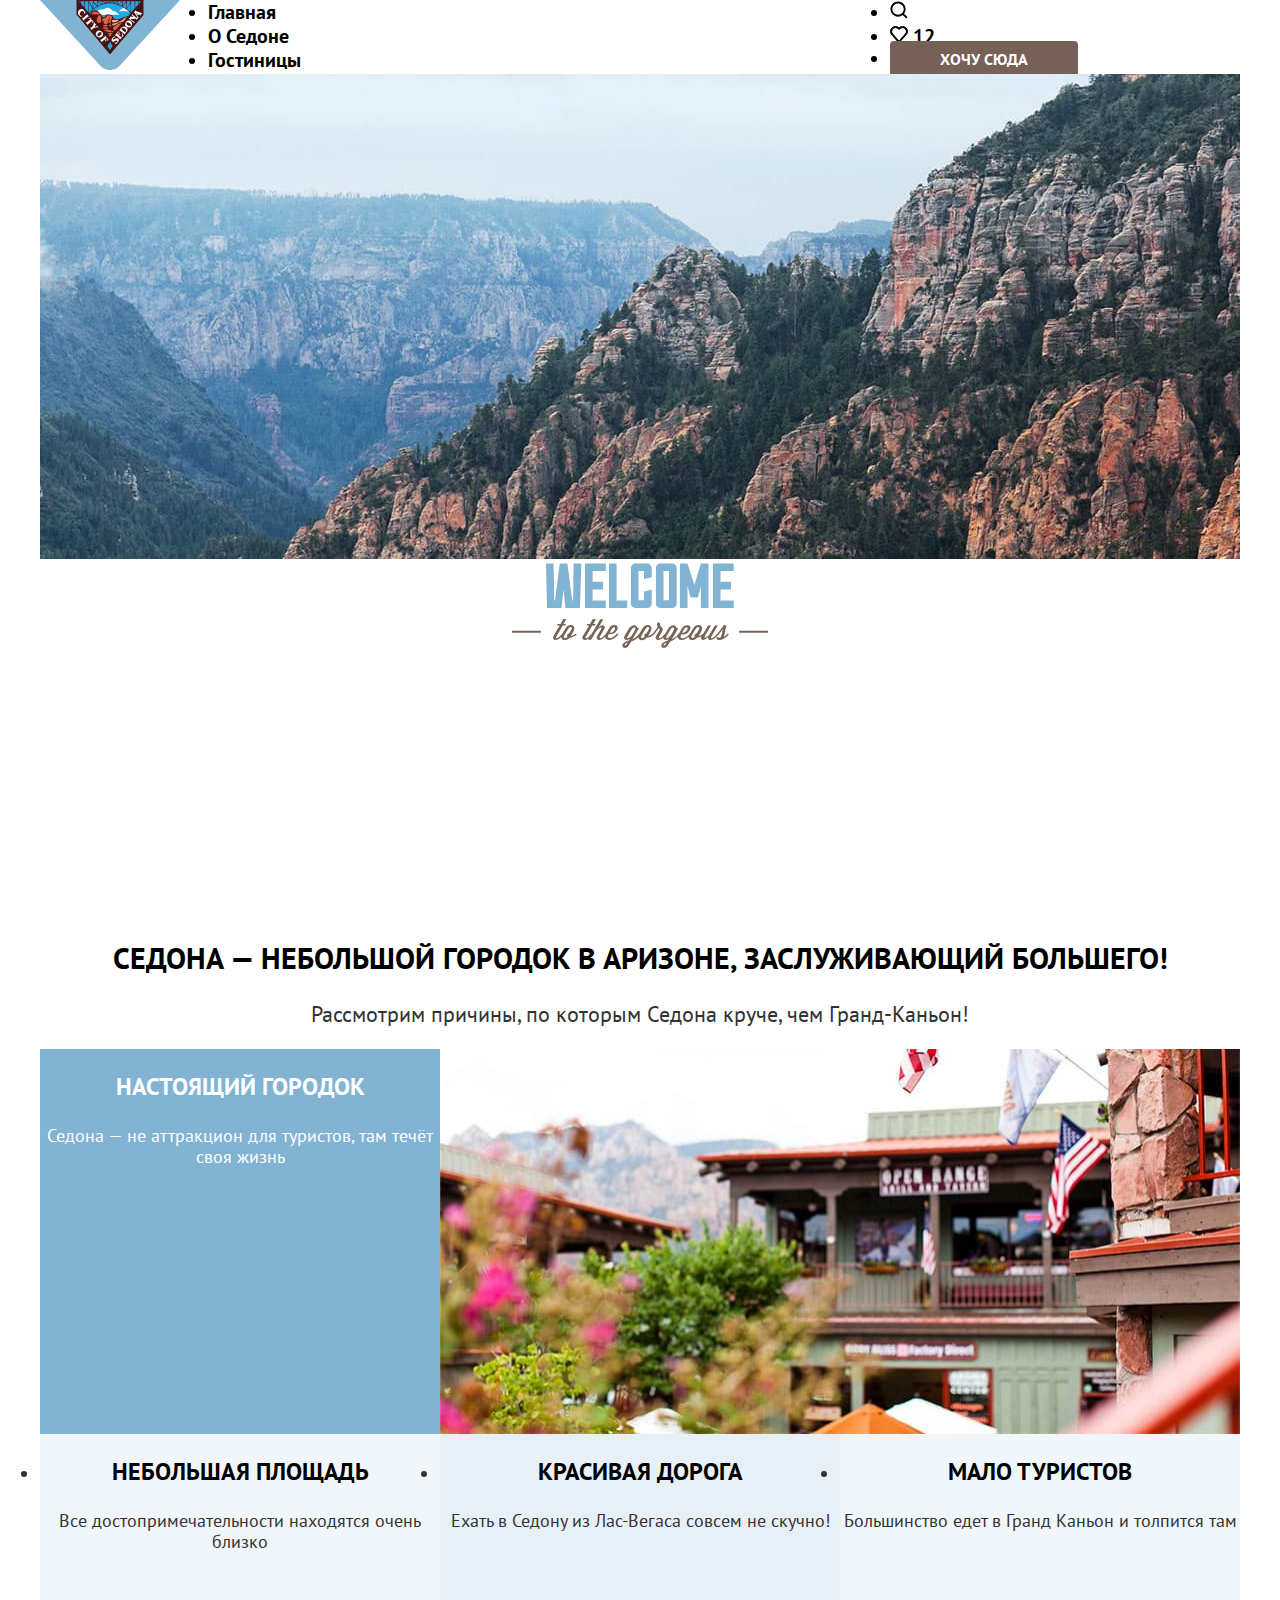
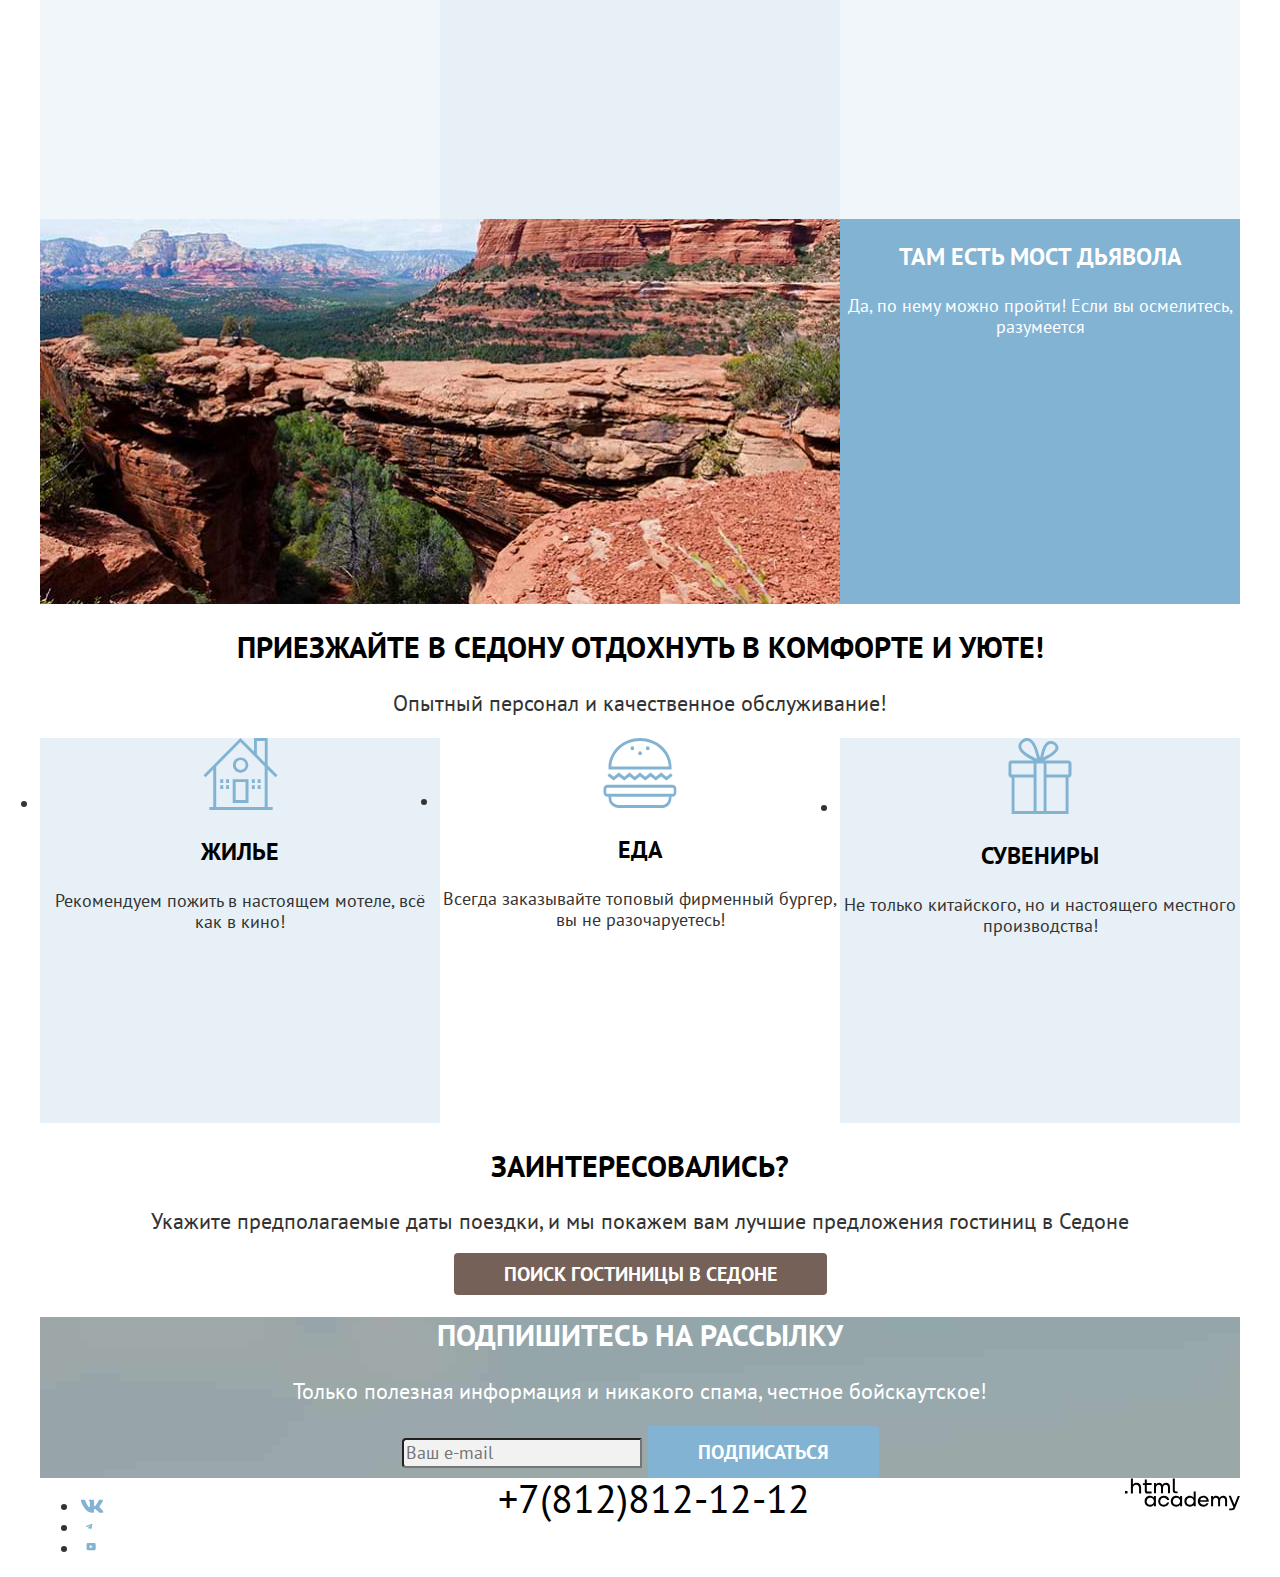
==== commit 67bc66b3: "Merge pull request #5 from Yarilkins/master" ====
--- a/index.html
+++ b/index.html
@@ -7,10 +7,10 @@
   </head>
   <body class="body">
     <header class="page-header">
-      <a class="logo" href="index.html">
-        <img class="page-header-logo" src="image/header/logo.svg" width="140px" height="70.05px" alt="логотип Седона">
-      </a>
       <nav class="navigation">
+        <a class="navigation-logo" href="index.html">
+          <img class="page-header-logo" src="image/header/logo.svg" width="140px" height="70.05px" alt="логотип Седона">
+        </a>
             <ul class="navigation-list">
                 <li class="navigation-item">
                     <a class="navigation-link navigation-link-current" href="index.html">Главная</a>
@@ -22,7 +22,7 @@
                     <a class="navigation-link" href="catalog.html">Гостиницы</a>
                 </li>
             </ul>
-            <ul class="navigation-user">
+            <ul class="navigation-list navigation-user">
                 <li class="navigation-user-item">
                     <a class="navigation-link navigation-user-link navigation-user-link-search " href="#">
                       <img class="navigation-user-link-search-icon" src="image/header/search.svg" width="18px" height="18px" alt="Поиск">
@@ -43,14 +43,15 @@
             </ul>
       </nav>
     </header>
-    <main class="main-index">
+    <main class="main-container main-index">
+      <div class="page-container">
         <section class="intro">
             <h1 class="visually-hidden">О Седоне</h1>
             <div class="intro-background-image">
               <img src="image/intro/intro-background.jpg" width="1200px" height="485px" alt="Горы">
             </div>
             <div class="intro-text">
-              <img src="image/intro/welcome.svg" width="458px" height="352px" alt="Welcome to the georgeous Sedona, because the Grand Canyon sucks!">
+              <img class="intro-logo" src="image/intro/welcome.svg" width="458px" height="352px" alt="Welcome to the georgeous Sedona, because the Grand Canyon sucks!">
             </div>
         </section>
         <section class="advantages">
@@ -59,13 +60,13 @@
               заслуживающий большего!</h2>
             <p>Рассмотрим причины, по которым Седона круче, чем Гранд-Каньон!</p>
           </header>
-          <article class="advantages-article">
+          <article class="advantages-list">
             <div class="advantages-item blue-theme">
                 <h3 class="advantages-title blue-theme-title">Настоящий городок</h3>
                 <p class="advantages-description">Седона — не аттракцион для туристов, там течёт своя жизнь</p>
             </div>
             <div class="advantages-item advantages-item-image">
-                <img class="advantages-image" src="image/Sedona-city.jpg" width="800px" height="384px" alt="Фотография улицы Седоны">
+                <img class="advantages-list-image" src="image/Sedona-city.jpg" width="800px" height="385px" alt="Фотография улицы Седоны">
             </div>
           </article>
           <ul class="advantages-list">
@@ -84,7 +85,7 @@
           </ul>
           <article class="advantages-list">
               <div class="advantages-item advantages-item-image">
-                  <img class="advantages-image" src="image/devil`s-bridge.jpg" width="800px" height="385px" alt="Мост дьявола">
+                  <img class="advantages-list-image" src="image/devil`s-bridge.jpg" width="800px" height="385px" alt="Мост дьявола">
               </div>
               <div class="advantages-item blue-theme">
                   <h3 class="advantages-title blue-theme-title">Там есть мост дьявола</h3>
@@ -92,7 +93,6 @@
               </div>
           </article>
           <article class="advantages-decription">
-            <!--отредактированная секция, сверить с CSS -->
             <h2 class="title">Приезжайте в Седону отдохнуть в комфорте и уюте!</h2>
             <p>Опытный персонал и качественное обслуживание!</p>
           </article>
@@ -117,13 +117,13 @@
               </li>
           </ul>
         </section>
-      <section class="search">
+        <section class="search">
           <h2 class="search-header-title title">Заинтересовались?</h2>
           <p class="search-header-notation">Укажите предполагаемые даты поездки, и мы покажем вам лучшие предложения гостиниц в Седоне</p>
           <!--ссылка с заглушкой-->
           <a class="button-main button-main-search" href="#">ПОИСК ГОСТИНИЦЫ В седоне</a>
-      </section>
-      <section class="newslatter">
+        </section>
+        <section class="newslatter">
           <h2 class="title newslatter-title">Подпишитесь на рассылку</h2>
           <p class="newslatter-notation">Только полезная информация и никакого спама, честное бойскаутское!</p>
           <form class="newslatter-form" action="https://echo.htmlacademy.ru/" method="post">
@@ -131,9 +131,11 @@
               <input class="newslatter-form-email" type="email" name="email" placeholder="Ваш e-mail" id="newslatter-email">
               <input class="button-main newslatter-button" type="submit" value="Подписаться">
             </form>
-      </section>
+        </section>
+      </div>
     </main>
     <footer class="main-footer">
+      <div class="footer-container">
         <section class="footer-social">
             <h2 class="visually-hidden">Наши соцсети</h2>
             <ul class="footer-social-list">
@@ -167,6 +169,7 @@
                 <img class="page-footer-autor-logo" src="image/footer/HTML-Academy-logo.svg" width="114.9px" height="32.9px" alt="html.academy">
             </a>
         </section>
+      </div>
     </footer>
 </body>
 </html>
--- a/styles/styles.css
+++ b/styles/styles.css
@@ -12,6 +12,10 @@
   font-weight: 700;
   src: url("../fonts/ptsans-700.woff2") format("woff2");
   font-display: swap;
+}
+
+html {
+  height: 100%;
 }
 
 .visually-hidden {
@@ -28,6 +32,10 @@
 }
 
 .body {
+  margin: 0;
+  display: flex;
+  flex-direction: column;
+  min-height: 100%;
   font-family: "PT sans", sans-serif;
   font-size: 18px;
   line-height: 21px;
@@ -38,6 +46,28 @@
 .page-header {
   color: #000000;
   background-color: #ffffff;
+}
+
+.navigation {
+  display: flex;
+  width: 1200px;
+  margin: 0 auto;
+}
+
+.navigation-logo {
+  width: 138px;
+  margin-right: 30px;
+}
+
+.navigation-list {
+  margin: 0;
+  padding: 0;
+  width: 600px;
+}
+
+.navigation-user {
+  width: 350px;
+  margin-left: auto;
 }
 
 .navigation-link {
@@ -69,6 +99,20 @@
   background-color: #ffffff;
 }
 
+.main-container {
+  flex-grow: 1;
+}
+
+.page-container {
+  width: 1200px;
+  margin: 0 auto;
+}
+
+.intro-logo {
+  display: block;
+  margin: 0 auto;
+}
+
 .title {
   font-family: "PT Sans", sans-serif;
   font-size: 30px;
@@ -98,14 +142,34 @@
   line-height: 28px;
   font-weight: 700;
   text-transform: uppercase;
-
+}
+
+.advantages-list {
+  margin: 0;
+  padding: 0;
+  display: flex;
+  flex-wrap: wrap;
+}
+
+.advantages-item {
+  width: 400px;
+  height: 385px;
+}
+
+.advantages-list-image {
+  width: 800px;
+  height: 385px;
 }
 
 .advantages-decription {
   line-height: 26px;
   font-size: 22px;
   font-weight: 400;
-  }
+}
+
+.blue-theme:nth-child(2) {
+  margin-left: auto;
+}
 
 .blue-theme{
   color:#ffffff;
@@ -162,6 +226,9 @@
 }
 
 .newslatter-form-email {
+  font-weight: 400;
+  font-size: 18px;
+  line-height: 24px;
   background-color: #F2F2F2;
   border-radius: 4px 0px 0px 4px;
 }
@@ -181,6 +248,17 @@
   border-radius: 0px 4px 4px 0px;
 }
 
+.footer-container {
+  display: flex;
+  width: 1200px;
+  margin: 0 auto;
+}
+
+.footer-social {
+  width: 142px;
+  margin-right: auto;
+}
+
 .footer-phone-number {
   color: #000000;
   font-weight: 400;
@@ -188,4 +266,10 @@
   line-height: 40px;
   text-transform: uppercase;
   text-decoration: none;
-}
+  width: 720px;
+}
+
+.footer-author {
+  width: 115px;
+  margin-left: auto;
+}
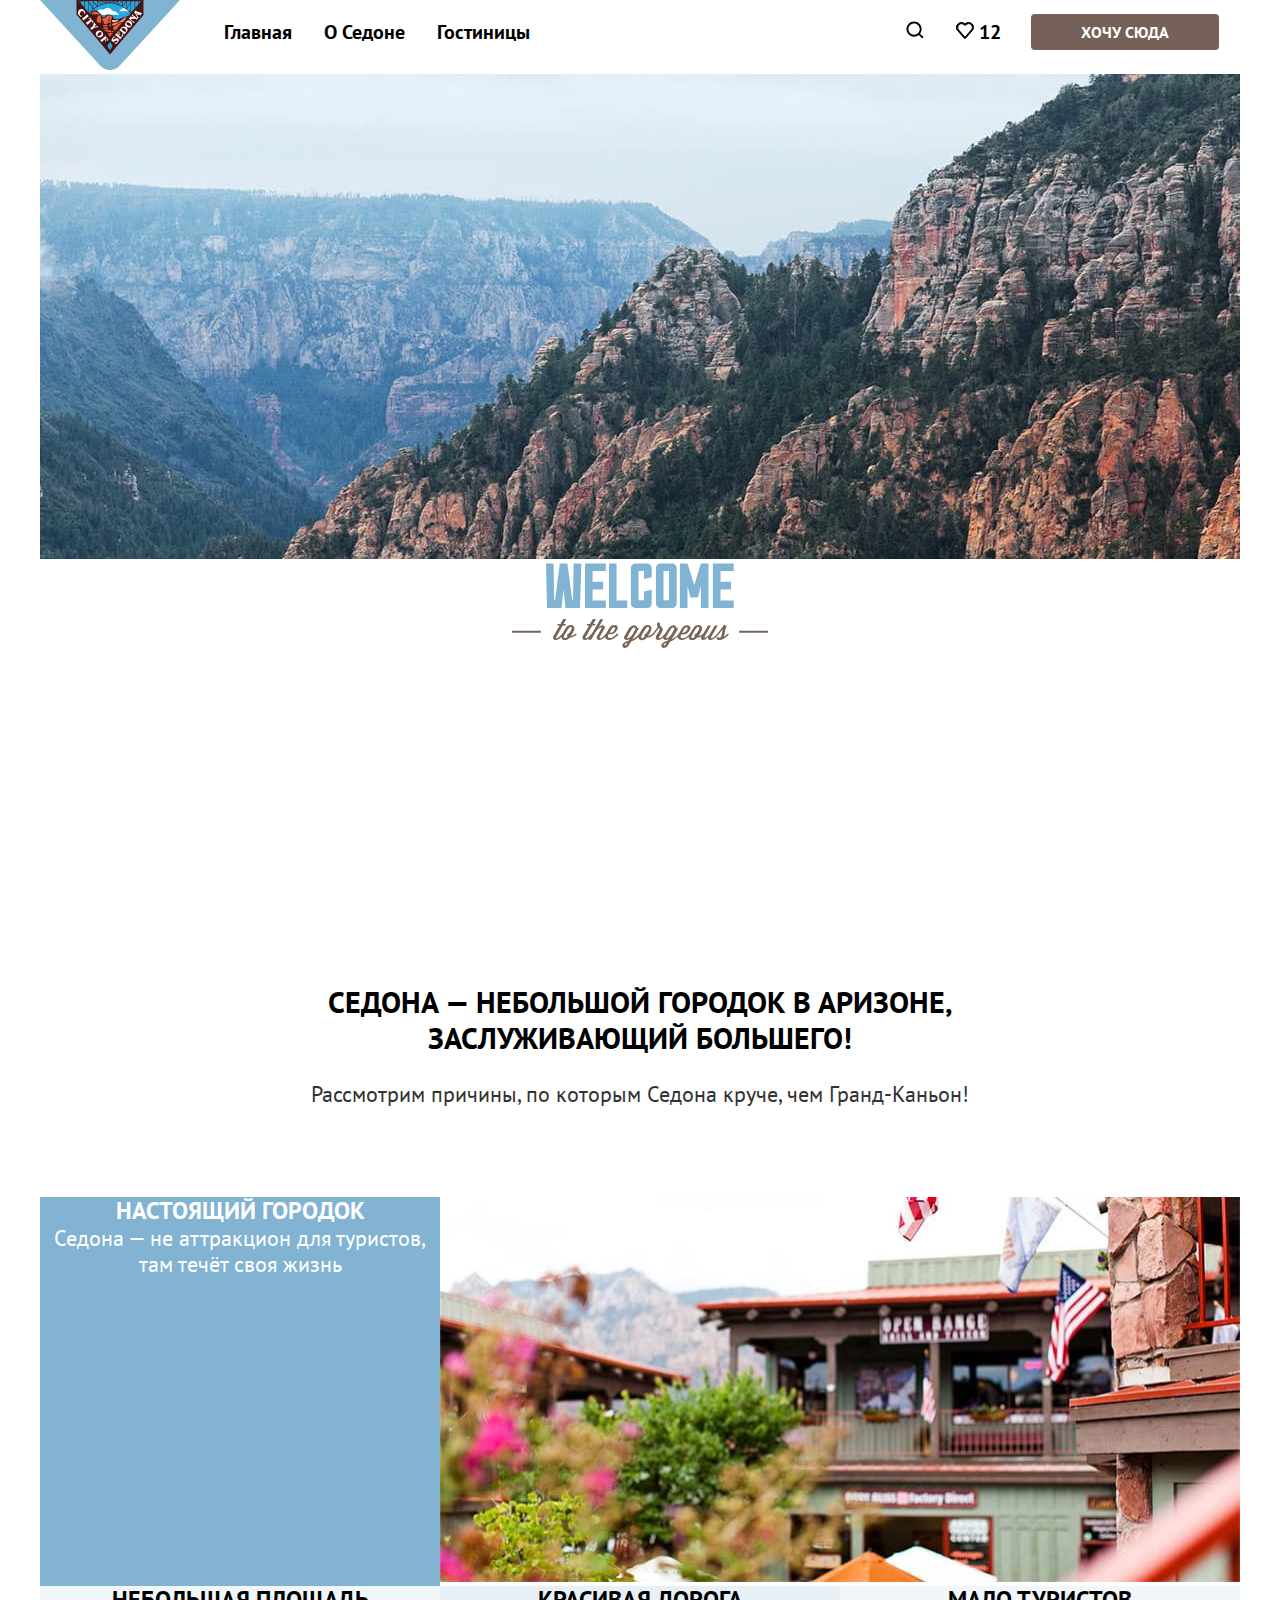
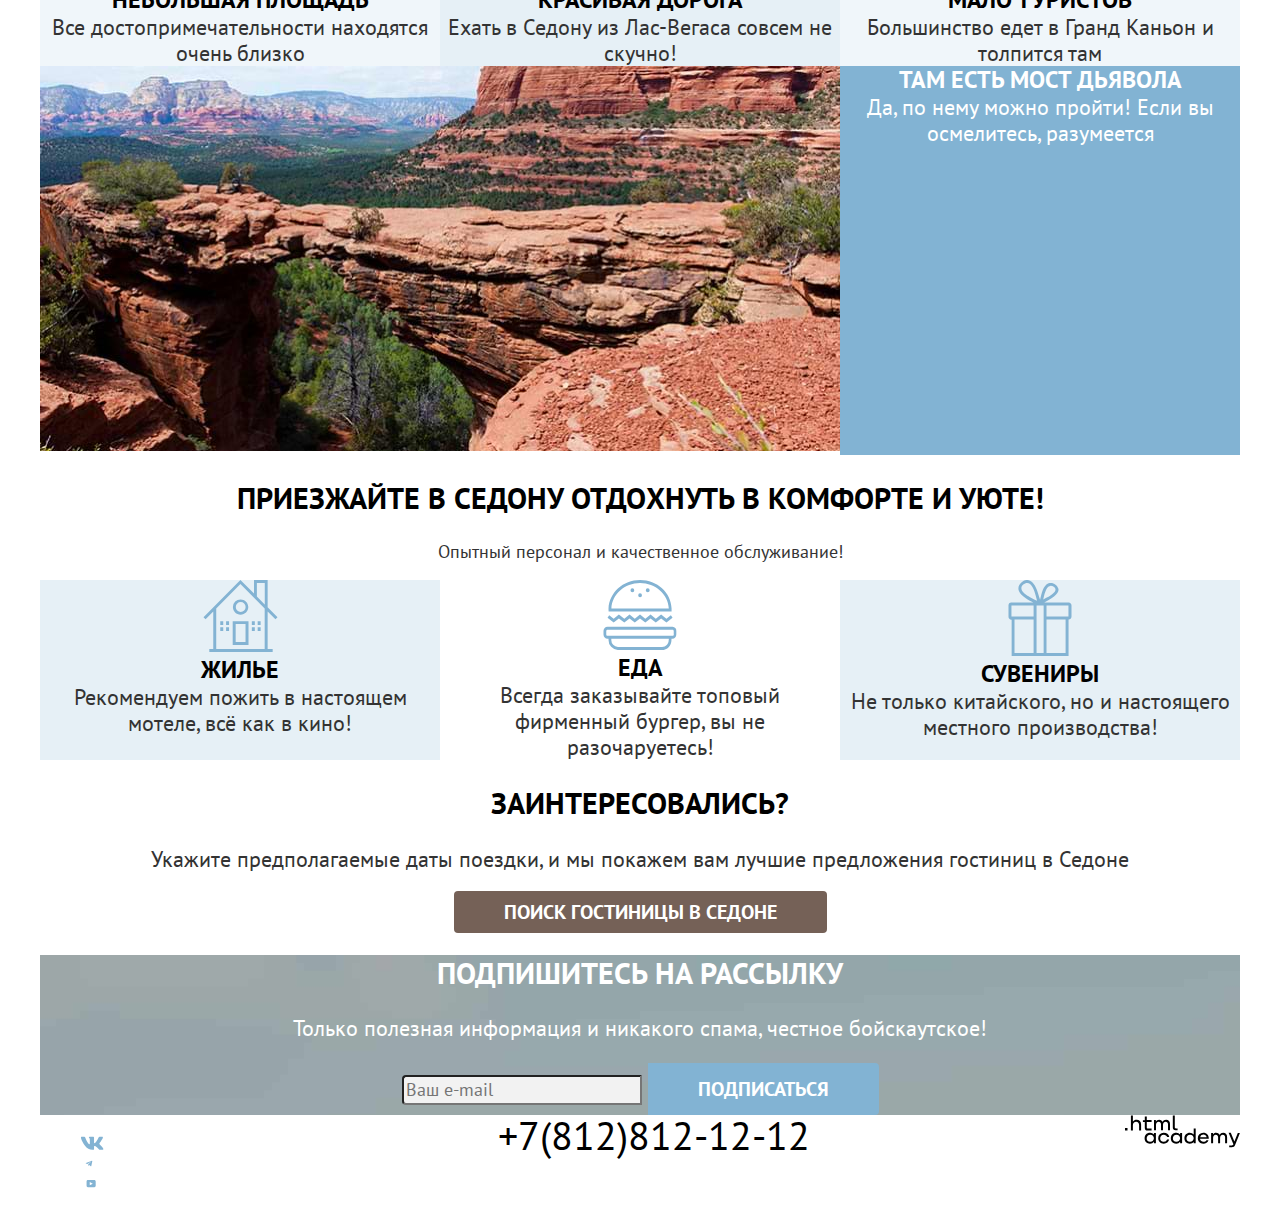
==== commit 3ef671c8: "редактирует стилизацию списков, создает сетку компанентов хэдера" ====
--- a/index.html
+++ b/index.html
@@ -56,9 +56,9 @@
         </section>
         <section class="advantages">
           <header class="advantages-header">
-            <h2 class="title advantages-header-title">Седона — небольшой городок в Аризоне,
+            <h2 class="title advantages-header-title">Седона — небольшой городок в Аризоне,<br>
               заслуживающий большего!</h2>
-            <p>Рассмотрим причины, по которым Седона круче, чем Гранд-Каньон!</p>
+            <p class="advantages-header-description">Рассмотрим причины, по которым Седона круче, чем Гранд-Каньон!</p>
           </header>
           <article class="advantages-list">
             <div class="advantages-item blue-theme">
--- a/styles/styles.css
+++ b/styles/styles.css
@@ -60,9 +60,12 @@
 }
 
 .navigation-list {
+  display: flex;
+  flex-wrap: wrap;
   margin: 0;
   padding: 0;
   width: 600px;
+  list-style-type: none;
 }
 
 .navigation-user {
@@ -71,6 +74,8 @@
 }
 
 .navigation-link {
+  display: block;
+  padding: 20px 16px;
   font-family: "PT sans", sans-serif;
   font-size: 20px;
   line-height: 24px;
@@ -79,6 +84,10 @@
   text-decoration: none;
   text-transform: capitalize;
   text-align: center;
+}
+
+.navigation-user-link-button {
+  margin: 14px;
 }
 
 .button-main {
@@ -130,18 +139,34 @@
 }
 
 .advantages-header  {
-line-height: 26px;
-font-size: 22px;
-font-weight: 400;
+  display: flex;
+  flex-direction: column;
+  justify-content: center;
+  min-height: 261px;
+  margin-bottom: 21px;
+  line-height: 26px;
+  font-size: 22px;
+  font-weight: 400;
+}
+
+.advantages-header-title {
+  margin: 0;
+  padding-bottom: 25px;
+}
+
+.advantages-header-description {
+  margin: 0;
 }
 
 .advantages-title {
   font-family: "PT sans", sans-serif;
-  color:#000000;
+  color: #000000;
   font-size: 24px;
   line-height: 28px;
   font-weight: 700;
   text-transform: uppercase;
+  margin: 0;
+  padding: 0;
 }
 
 .advantages-list {
@@ -149,11 +174,12 @@
   padding: 0;
   display: flex;
   flex-wrap: wrap;
+  list-style-type: none;
 }
 
 .advantages-item {
   width: 400px;
-  height: 385px;
+
 }
 
 .advantages-list-image {
@@ -161,10 +187,12 @@
   height: 385px;
 }
 
-.advantages-decription {
+.advantages-description {
   line-height: 26px;
   font-size: 22px;
   font-weight: 400;
+  margin: 0;
+  padding: 0;
 }
 
 .blue-theme:nth-child(2) {
@@ -257,6 +285,10 @@
 .footer-social {
   width: 142px;
   margin-right: auto;
+}
+
+.footer-social-list {
+  list-style-type: none;
 }
 
 .footer-phone-number {
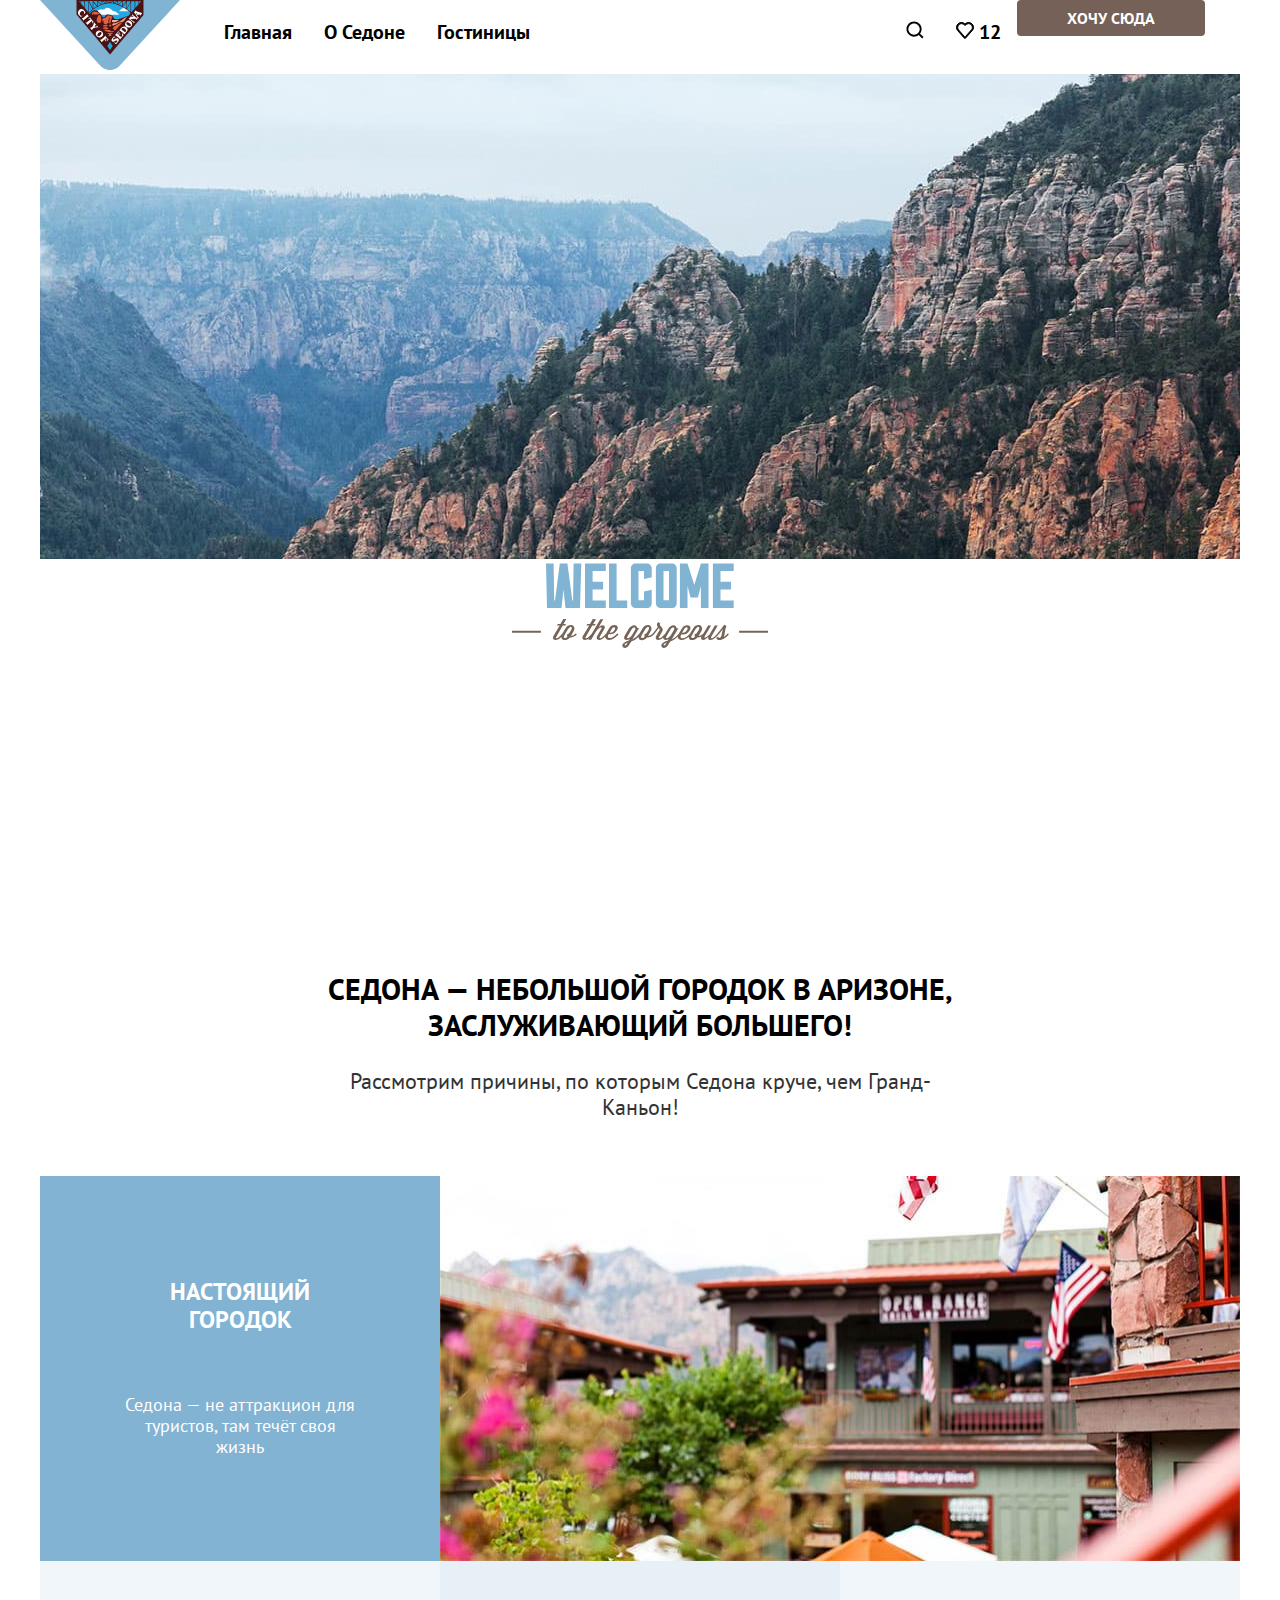
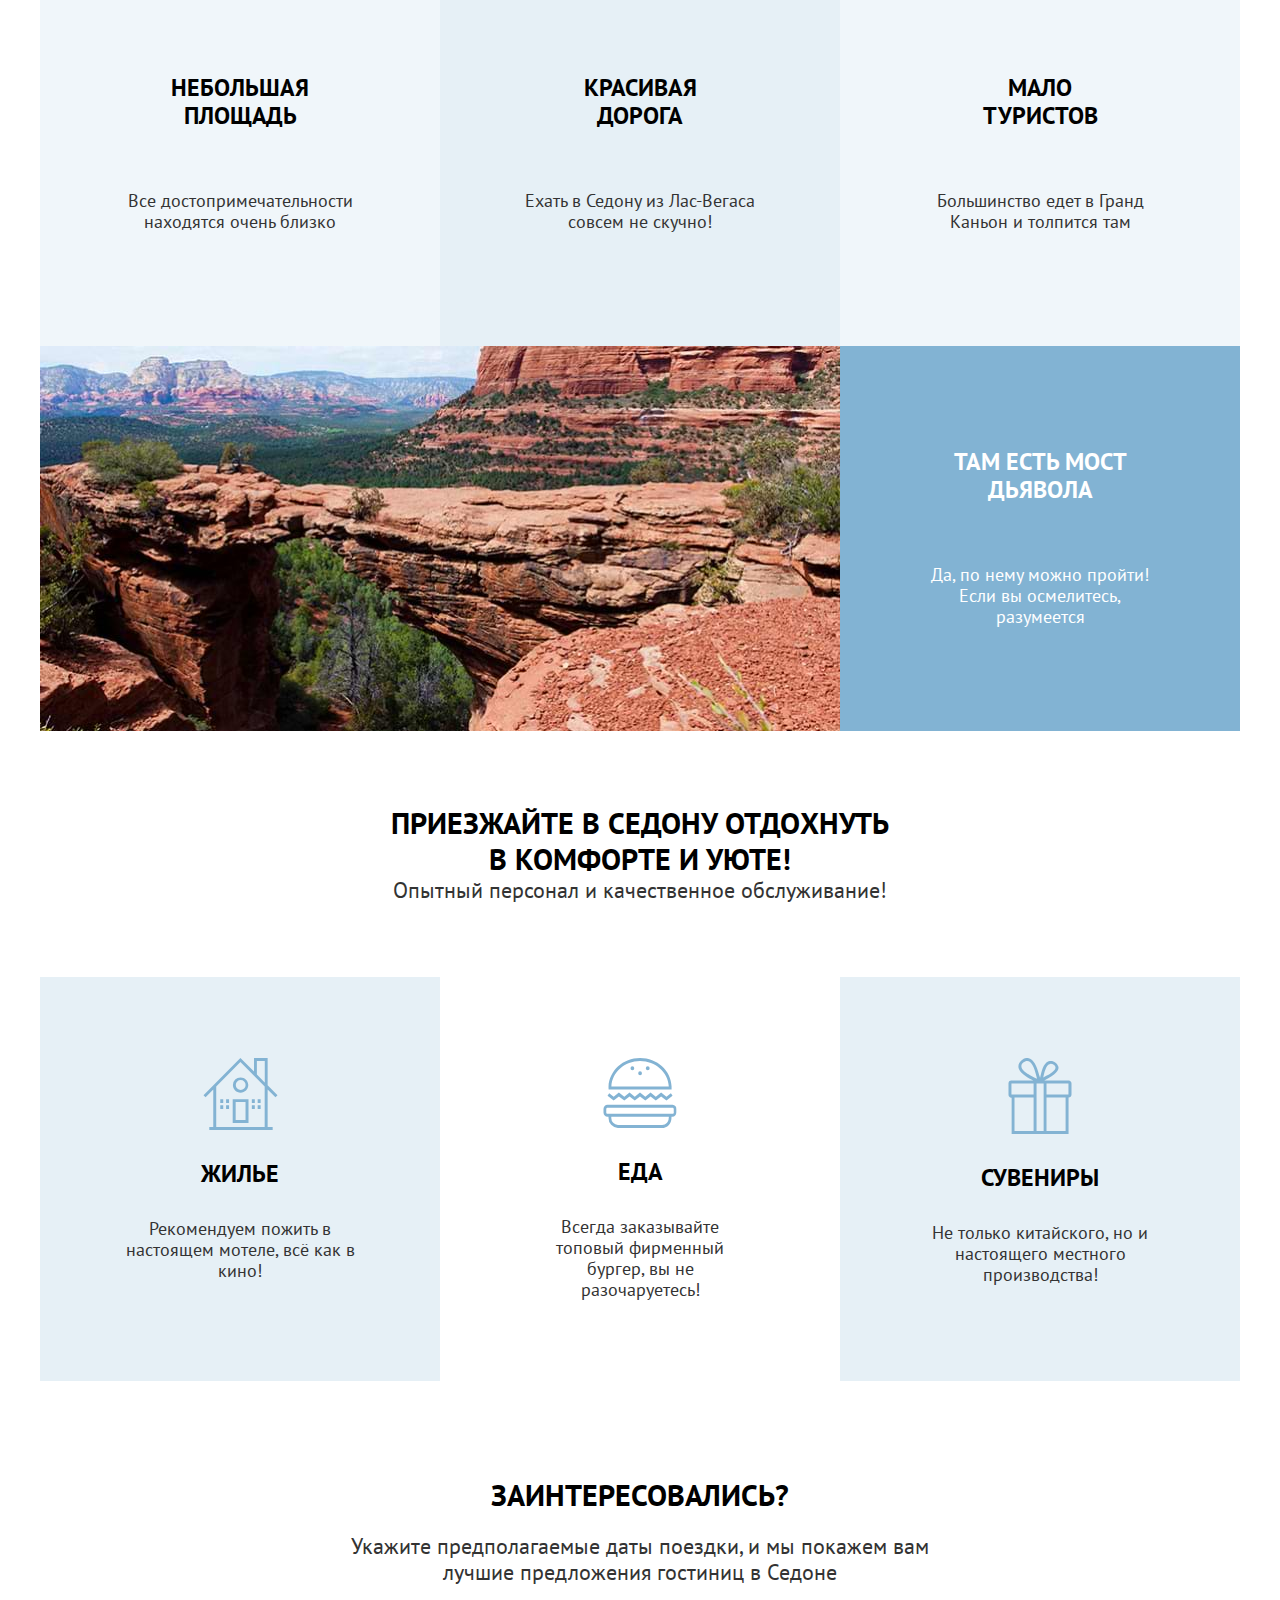
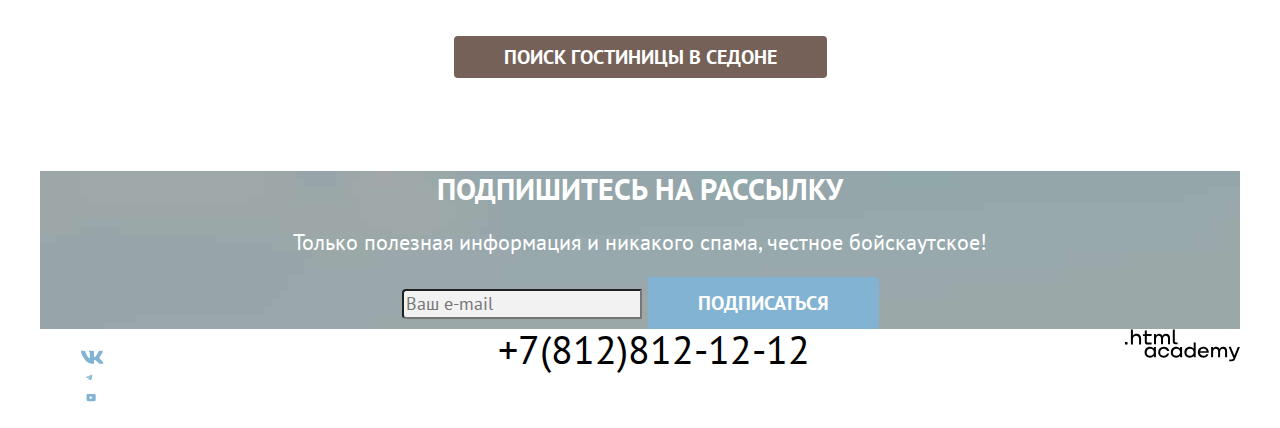
==== commit dc95e785: "создает микросетку search" ====
--- a/index.html
+++ b/index.html
@@ -56,13 +56,14 @@
         </section>
         <section class="advantages">
           <header class="advantages-header">
-            <h2 class="title advantages-header-title">Седона — небольшой городок в Аризоне,<br>
+            <h2 class="title advantages-header-title">Седона — небольшой городок в Аризоне,
               заслуживающий большего!</h2>
             <p class="advantages-header-description">Рассмотрим причины, по которым Седона круче, чем Гранд-Каньон!</p>
           </header>
           <article class="advantages-list">
             <div class="advantages-item blue-theme">
                 <h3 class="advantages-title blue-theme-title">Настоящий городок</h3>
+                <span></span>
                 <p class="advantages-description">Седона — не аттракцион для туристов, там течёт своя жизнь</p>
             </div>
             <div class="advantages-item advantages-item-image">
@@ -72,14 +73,17 @@
           <ul class="advantages-list">
               <li class="advantages-item light-theme">
                   <h3 class="advantages-title">Небольшая площадь</h3>
+                  <span></span>
                   <p class="advantages-description">Все достопримечательности находятся очень близко</p>
               </li>
               <li class="advantages-item light-blue-theme">
                   <h3 class="advantages-title">Красивая дорога</h3>
+                  <span></span>
                   <p class="advantages-description">Ехать в Седону из Лас-Вегаса совсем не скучно!</p>
               </li>
               <li class="advantages-item light-theme">
                   <h3 class="advantages-title">Мало туристов</h3>
+                  <span></span>
                   <p class="advantages-description">Большинство едет в Гранд Каньон и толпится там</p>
               </li>
           </ul>
@@ -89,30 +93,31 @@
               </div>
               <div class="advantages-item blue-theme">
                   <h3 class="advantages-title blue-theme-title">Там есть мост дьявола</h3>
+                  <span></span>
                   <p class="advantages-description">Да, по нему можно пройти! Если вы осмелитесь, разумеется</p>
               </div>
           </article>
-          <article class="advantages-decription">
-            <h2 class="title">Приезжайте в Седону отдохнуть в комфорте и уюте!</h2>
-            <p>Опытный персонал и качественное обслуживание!</p>
+          <article class="advantages-description-section">
+            <h2 class="title advantages-description-section-title">Приезжайте в Седону отдохнуть в комфорте и уюте!</h2>
+            <p class="advantages-description-section-explanation"> Опытный персонал и качественное обслуживание!</p>
           </article>
           <ul class="advantages-list">
-              <li class="advantages-item light-blue-theme">
-                  <img class="advantages-image" src="image/advantages/housing.svg" width="75px" height="72px" alt="жилье">
-                  <h3 class="advantages-title">Жилье</h3>
-                  <p class="advantages-description">Рекомендуем пожить в настоящем мотеле,
+              <li class="advantages-item light-blue-theme advantages-description-item">
+                  <img class="advantages-image advantages-description-image" src="image/advantages/housing.svg" width="75px" height="72px" alt="жилье">
+                  <h3 class="advantages-title advantages-description-title">Жилье</h3>
+                  <p class="advantages-description advantages-description-explanation">Рекомендуем пожить в настоящем мотеле,
                             всё как в кино!</p>
               </li>
-              <li class="advantages-item">
-                  <img class="advantages-image" src="image/advantages/food.svg" width="74px" height="70px" alt="еда">
-                  <h3 class="advantages-title">Еда</h3>
-                  <p class="advantages-description">Всегда заказывайте
+              <li class="advantages-item advantages-description-item">
+                  <img class="advantages-image advantages-description-image" src="image/advantages/food.svg" width="74px" height="70px" alt="еда">
+                  <h3 class="advantages-title advantages-description-title">Еда</h3>
+                  <p class="advantages-description advantages-description-explanation">Всегда заказывайте
                             топовый фирменный бургер, вы не разочаруетесь!</p>
               </li>
-              <li class="advantages-item light-blue-theme">
-                  <img class="advantages-image" src="image/advantages/souvenirs.svg" width="64px" height="76px" alt="еда">
-                  <h3 class="advantages-title">Сувениры</h3>
-                  <p class="advantages-description">Не только китайского,
+              <li class="advantages-item light-blue-theme advantages-description-item">
+                  <img class="advantages-image advantages-description-image" src="image/advantages/souvenirs.svg" width="64px" height="76px" alt="еда">
+                  <h3 class="advantages-title advantages-description-title">Сувениры</h3>
+                  <p class="advantages-description advantages-description-explanation">Не только китайского,
                         но и настоящего местного производства!</p>
               </li>
           </ul>
--- a/styles/styles.css
+++ b/styles/styles.css
@@ -86,9 +86,12 @@
   text-align: center;
 }
 
-.navigation-user-link-button {
-  margin: 14px;
-}
+.navigation-user-item {
+  margin: 0;
+  padding: 0;
+  min-width: 44px;
+}
+
 
 .button-main {
   font-size: 16px;
@@ -142,8 +145,10 @@
   display: flex;
   flex-direction: column;
   justify-content: center;
+  max-width: 652px;
   min-height: 261px;
   margin-bottom: 21px;
+  margin: 0 auto;
   line-height: 26px;
   font-size: 22px;
   font-weight: 400;
@@ -165,8 +170,10 @@
   line-height: 28px;
   font-weight: 700;
   text-transform: uppercase;
-  margin: 0;
-  padding: 0;
+  margin: 0 auto;
+  padding: 0;
+  margin-bottom: 30px;
+  max-width: 175px;
 }
 
 .advantages-list {
@@ -178,7 +185,11 @@
 }
 
 .advantages-item {
+  display: flex;
+  flex-direction: column;
+  box-sizing: border-box;
   width: 400px;
+  min-height: 385px;
 
 }
 
@@ -188,11 +199,12 @@
 }
 
 .advantages-description {
-  line-height: 26px;
-  font-size: 22px;
-  font-weight: 400;
-  margin: 0;
-  padding: 0;
+  line-height: 21px;
+  font-size: 18px;
+  font-weight: 400;
+  margin: 0;
+  padding: 0;
+  margin-top: 30px;
 }
 
 .blue-theme:nth-child(2) {
@@ -202,6 +214,7 @@
 .blue-theme{
   color:#ffffff;
   background-color: #82B3D3;
+  padding: 102px 85px;
 }
 
 .blue-theme-title {
@@ -210,16 +223,54 @@
 
 .light-theme{
   background-color: rgba(131, 179, 211, 0.12);
+  padding: 112.5px 85px;
 }
 
 .light-blue-theme{
   background-color: rgba(131, 179, 211, 0.2);
-}
-
-.decription {
+  padding: 112.5px 85px;
+}
+
+.advantages-description-section {
+  display: flex;
+  flex-direction: column;
+  justify-content: center;
+  min-height: 246px;
+  max-width: 505px;
+  margin: 0 auto;
   color:#333333;
   background-color: #ffffff;
   font-family: "PT sans", sans-serif;
+  font-weight: 400;
+  font-size: 22px;
+  line-height: 26px;
+}
+
+.advantages-description-image {
+  margin: 0 auto;
+  margin-bottom: 30px;
+}
+
+.advantages-description-section-title {
+  margin: 0;
+  padding: 0;
+}
+
+.advantages-description-section-explanation {
+  margin: 0;
+  padding: 0;
+}
+
+.advantages-description-item {
+  padding: 81px 85px;
+}
+
+.advantages-description-title {
+  margin-bottom: 30px;
+}
+
+.advantages-description-explanation {
+  margin: 0;
 }
 
 .search {
@@ -228,6 +279,18 @@
   line-height: 26px;
   font-weight: 400;
   color: #333333;
+  max-width: 592px;
+  margin: 96px 304px;
+}
+
+.search-header-title {
+  margin: 0;
+  margin-bottom: 20px;
+}
+
+.search-header-notation {
+  margin: 0;
+  margin-bottom: 54px;
 }
 
 .button-main-search {
@@ -247,6 +310,8 @@
 
 .newslatter-title {
   color:#ffffff;
+  margin: 0;
+  padding: 0;
 }
 
 .newslatter-form {
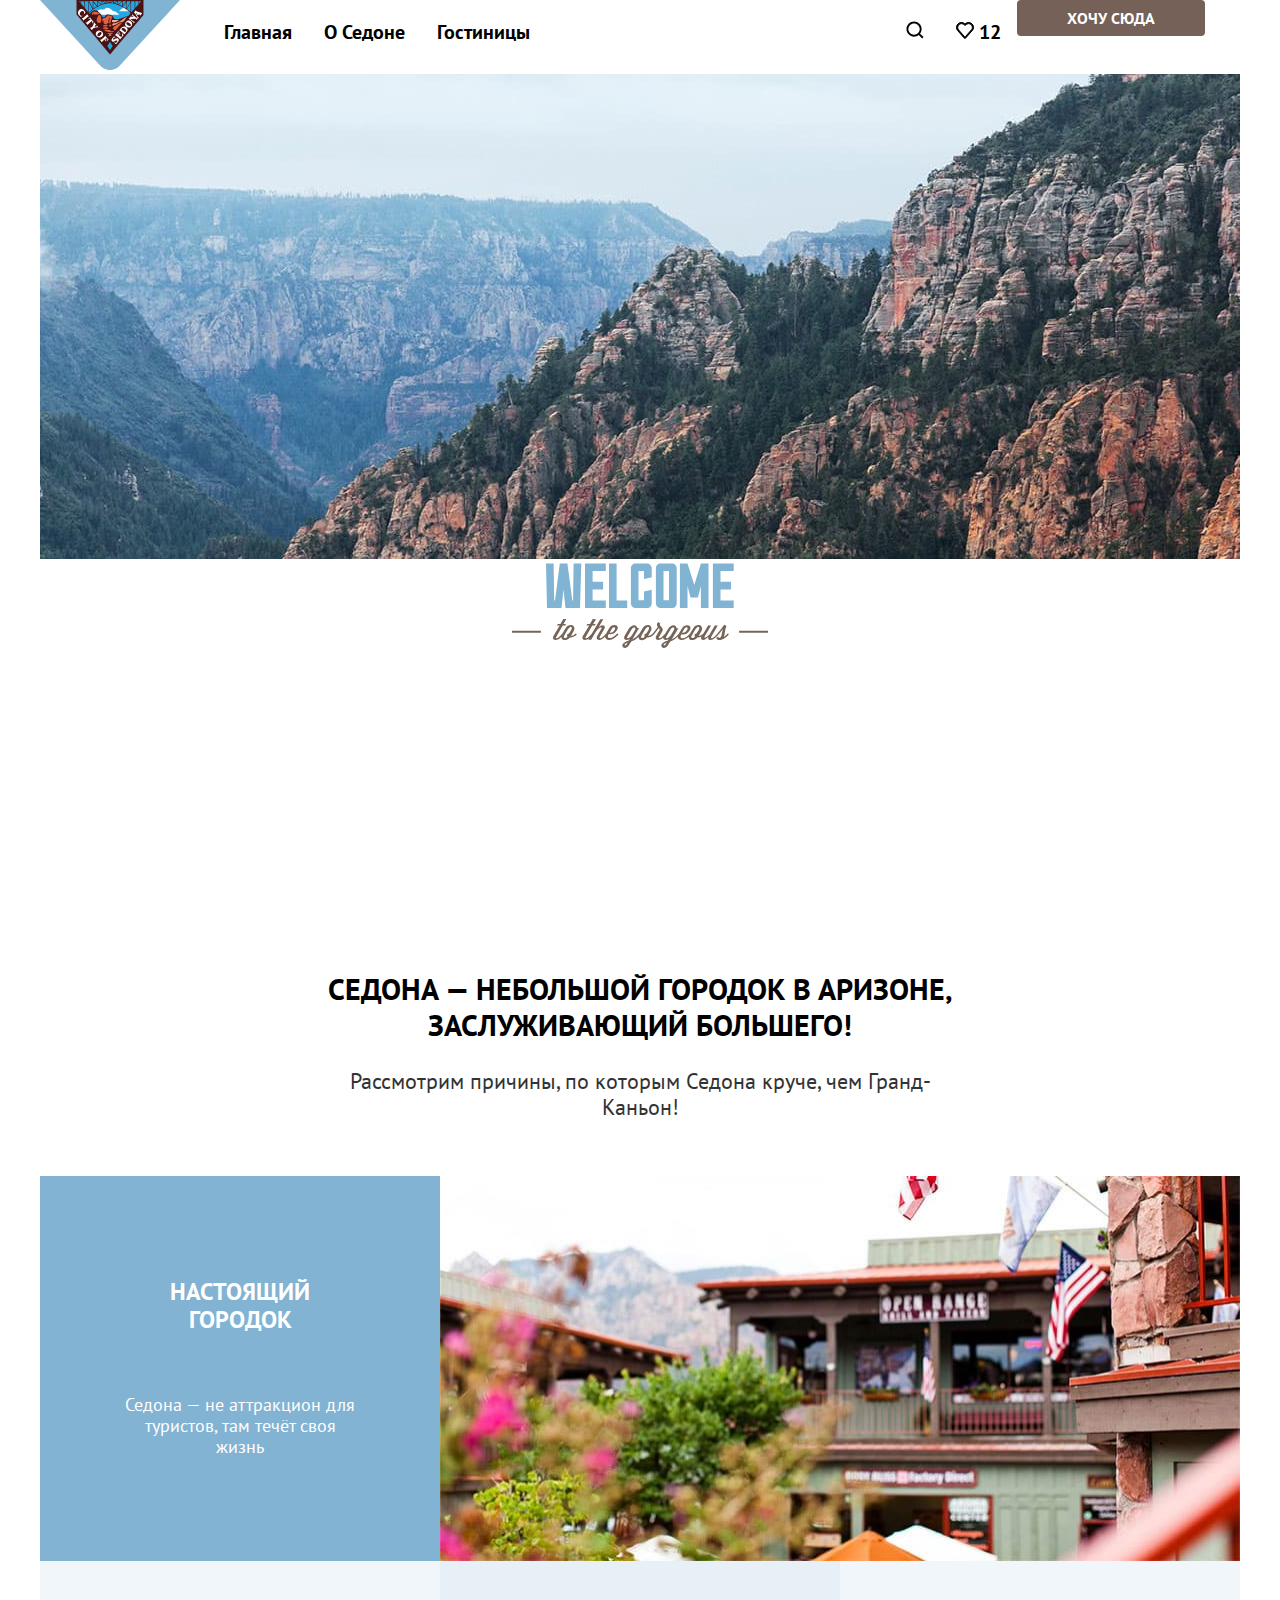
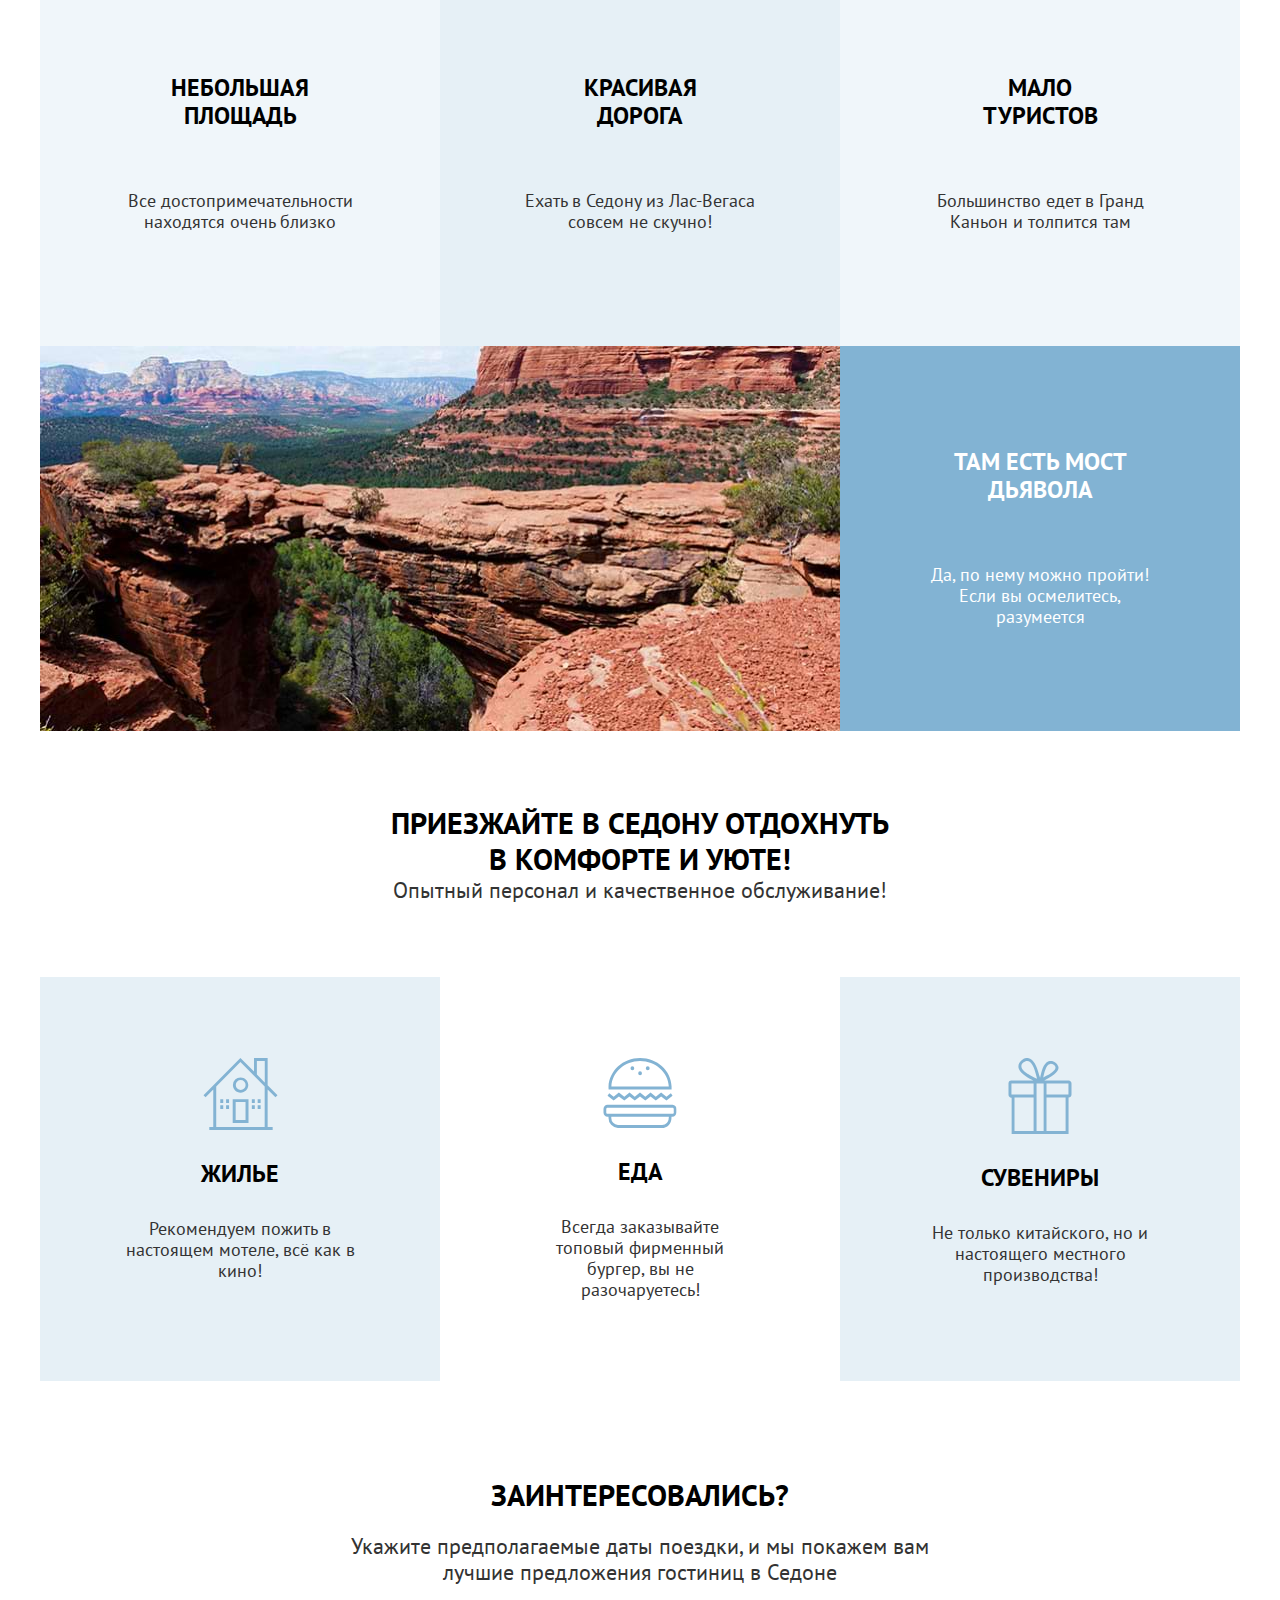
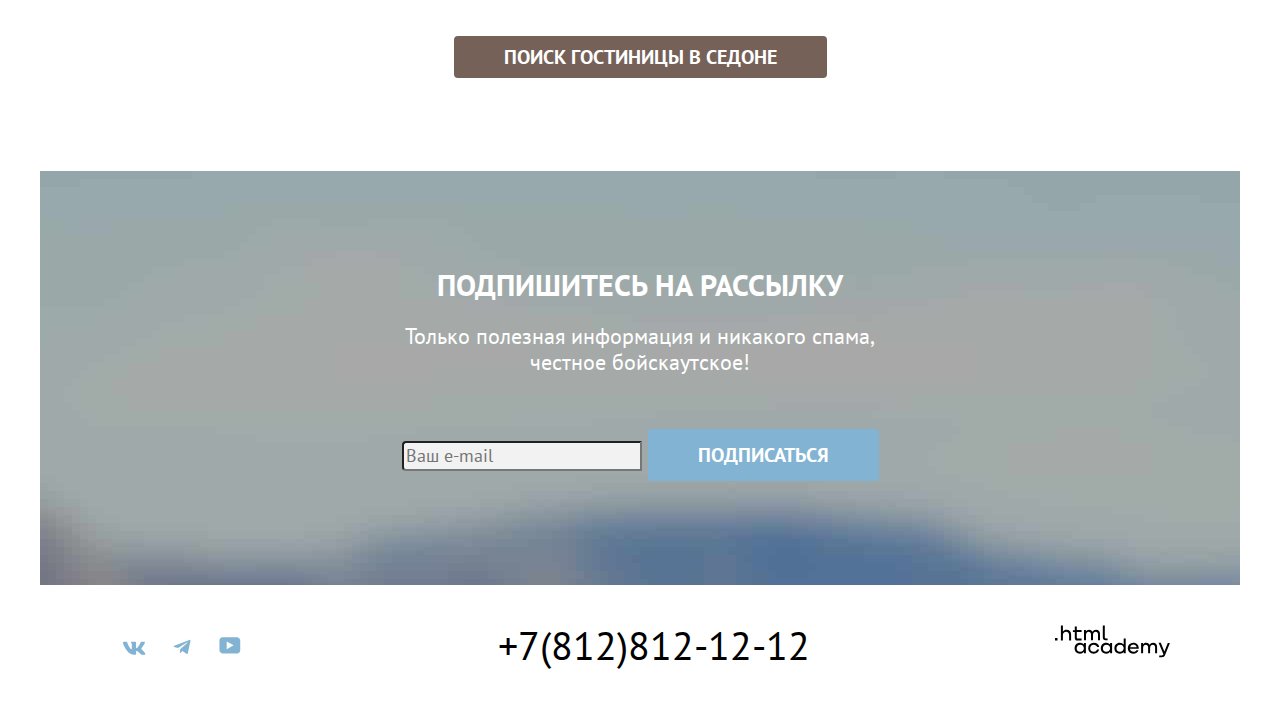
==== commit db03df7b: "Merge pull request #6 from Yarilkins/master" ====
--- a/index.html
+++ b/index.html
@@ -125,12 +125,13 @@
         <section class="search">
           <h2 class="search-header-title title">Заинтересовались?</h2>
           <p class="search-header-notation">Укажите предполагаемые даты поездки, и мы покажем вам лучшие предложения гостиниц в Седоне</p>
-          <!--ссылка с заглушкой-->
           <a class="button-main button-main-search" href="#">ПОИСК ГОСТИНИЦЫ В седоне</a>
         </section>
         <section class="newslatter">
-          <h2 class="title newslatter-title">Подпишитесь на рассылку</h2>
-          <p class="newslatter-notation">Только полезная информация и никакого спама, честное бойскаутское!</p>
+          <div class="newslatter-wrapp">
+            <h2 class="title newslatter-title">Подпишитесь на рассылку</h2>
+            <p class="newslatter-notation">Только полезная информация и никакого спама, честное бойскаутское!</p>
+          </div>
           <form class="newslatter-form" action="https://echo.htmlacademy.ru/" method="post">
               <label for="newslatter-email" class="visually-hidden">Email</label>
               <input class="newslatter-form-email" type="email" name="email" placeholder="Ваш e-mail" id="newslatter-email">
--- a/styles/styles.css
+++ b/styles/styles.css
@@ -306,16 +306,30 @@
   line-height: 26px;
   font-weight: 400;
   background: url("../image/newslatter-background.jpg") no-repeat;
+  background-position: center top;
+}
+
+.newslatter-wrapp {
+  max-width: 475px;
+  margin: 0 auto;
+  padding: 96px 362.5px 54px;
 }
 
 .newslatter-title {
   color:#ffffff;
   margin: 0;
   padding: 0;
+  margin-bottom: 20px;
+}
+
+.newslatter-notation {
+  margin: 0;
+  padding: 0;
 }
 
 .newslatter-form {
   font-family: "PT sans", sans-serif;
+  padding-bottom: 104px;
 }
 
 .newslatter-form-email {
@@ -345,6 +359,8 @@
   display: flex;
   width: 1200px;
   margin: 0 auto;
+  padding: 40px 70px 30px;
+  max-width: 1060px;
 }
 
 .footer-social {
@@ -353,10 +369,34 @@
 }
 
 .footer-social-list {
+  display: flex;
+  flex-wrap: wrap;
   list-style-type: none;
+  margin: 0;
+  padding: 0;
+  width: 182px;
+}
+
+.footer-social-item {
+  display: block;
+}
+
+.footer-social-item:nth-child(1) {
+  padding: 13px 12px;
+}
+
+.footer-social-item:nth-child(2) {
+  padding: 12px 15px;
+}
+
+.footer-social-item:nth-child(3) {
+  padding: 12px 13px;
+
 }
 
 .footer-phone-number {
+  display: block;
+  text-align: center;
   color: #000000;
   font-weight: 400;
   font-size: 40px;
